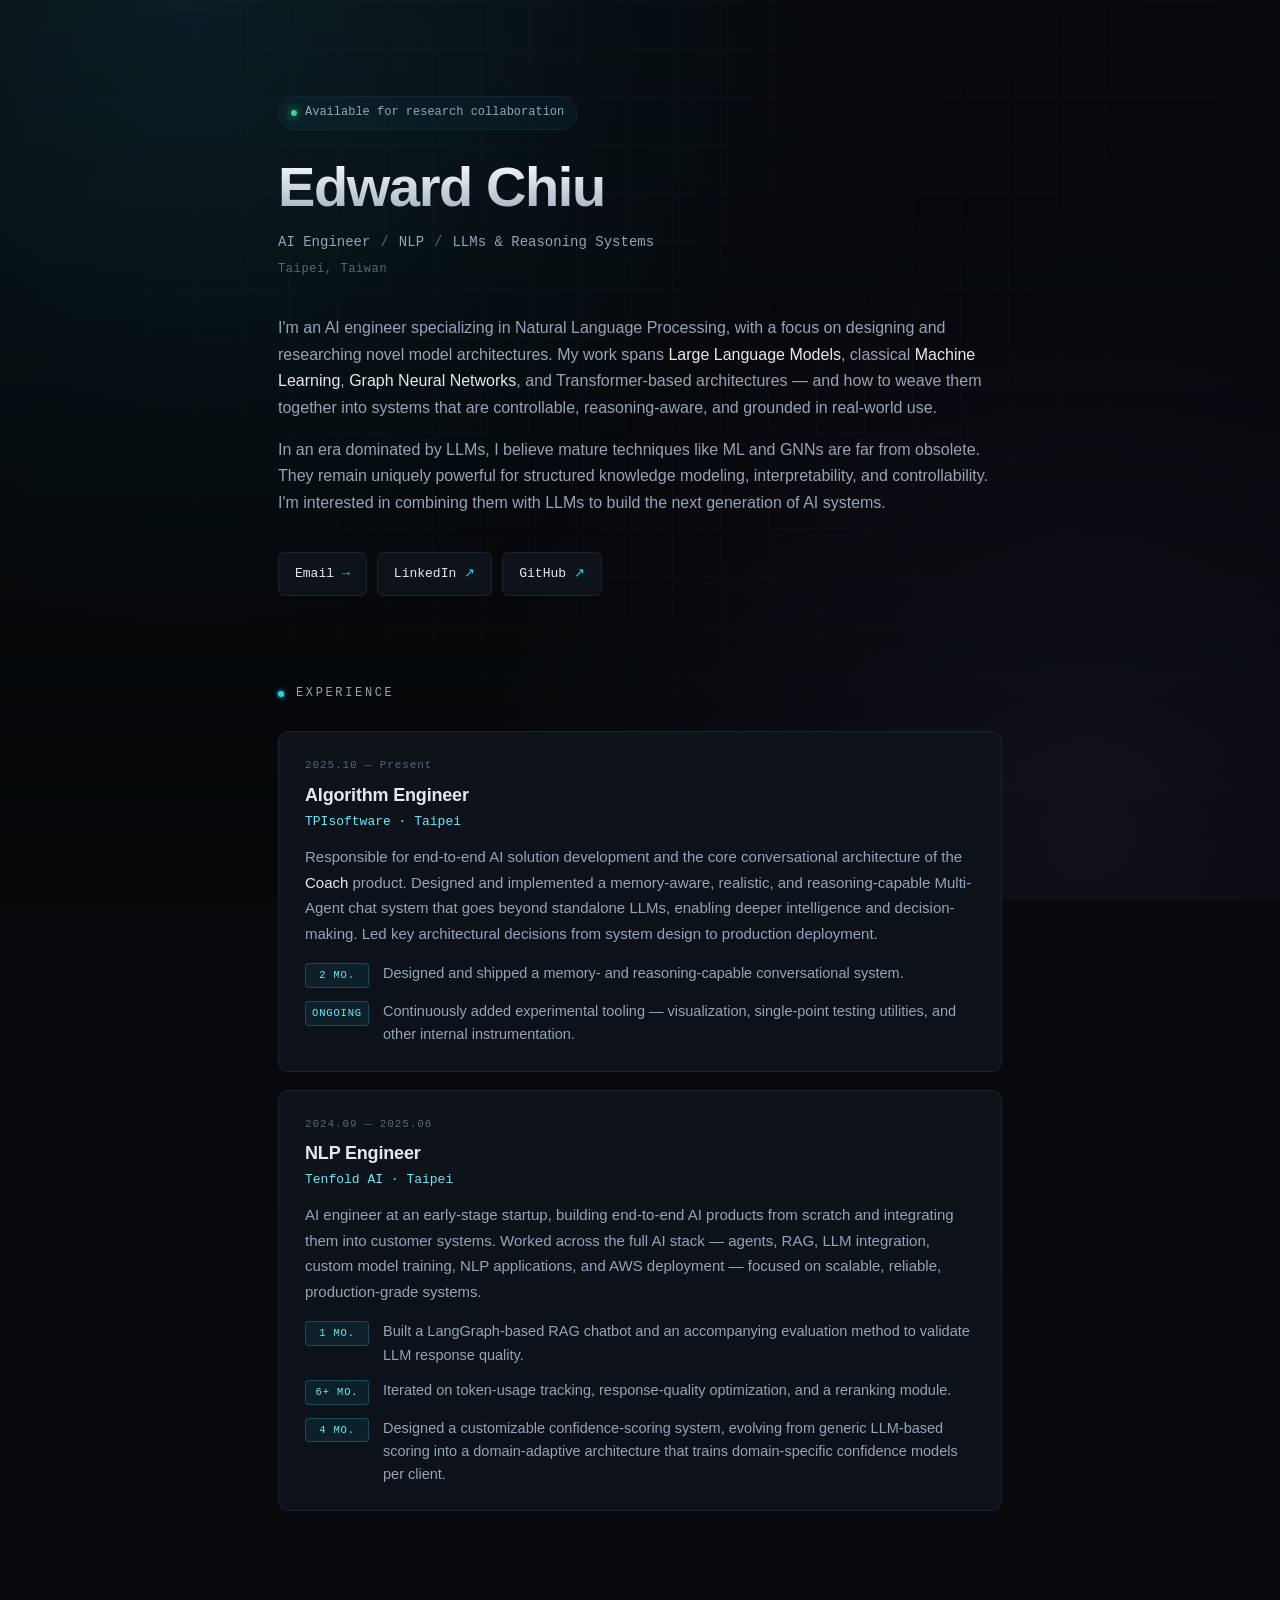
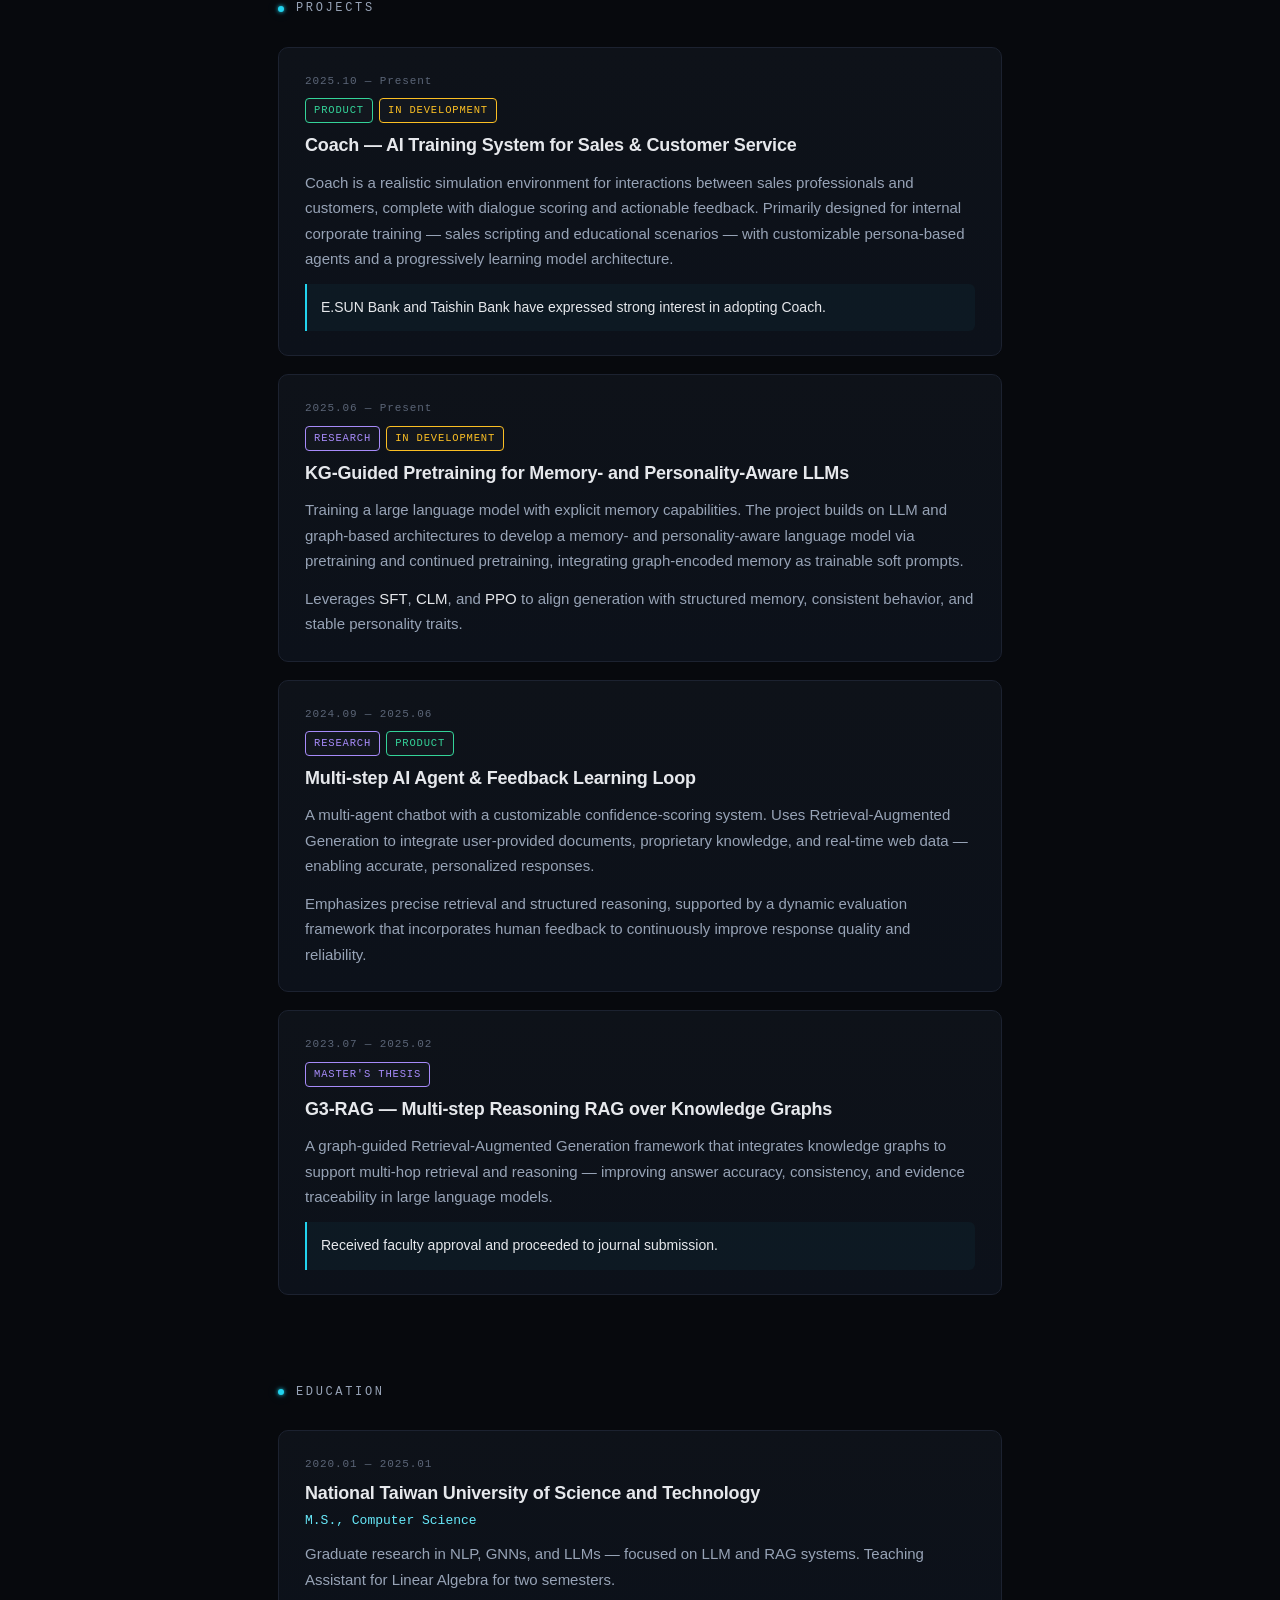
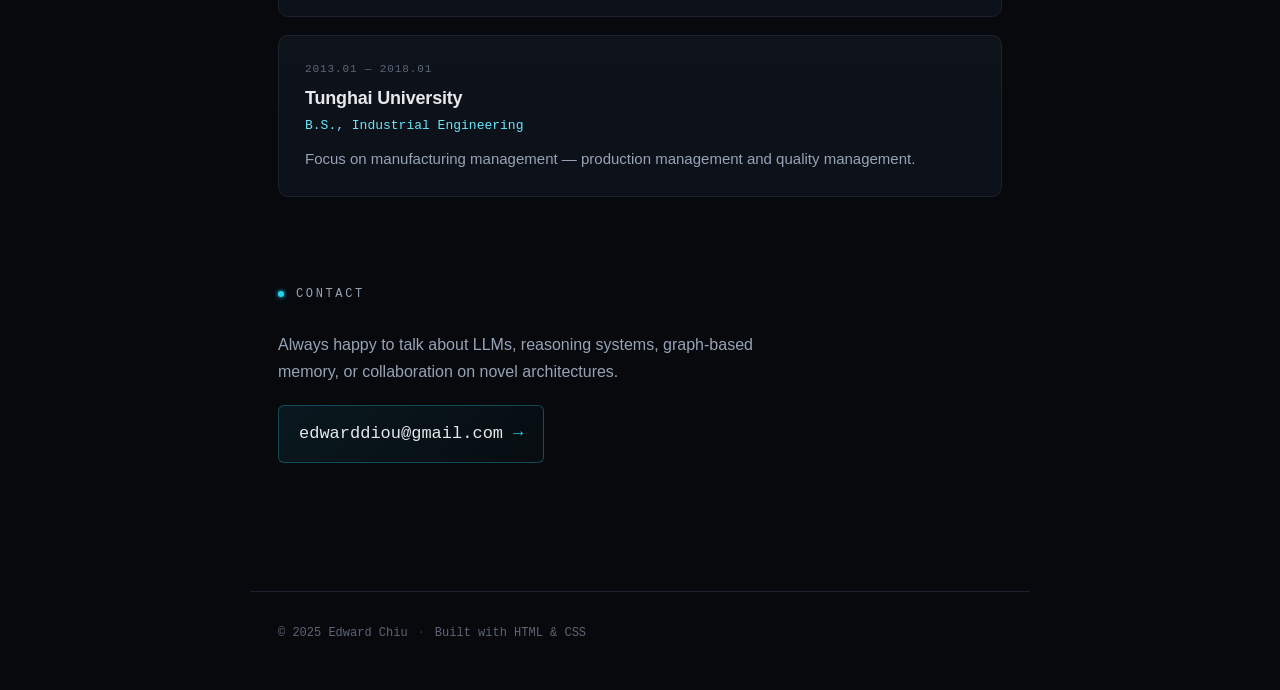
==== index.html @ f9d276c2 "add pdf" ====
<!DOCTYPE html>
<html lang="en">
<head>
  <meta charset="UTF-8">
  <meta name="viewport" content="width=device-width, initial-scale=1.0">
  <title>Edward Chiu — AI / NLP Engineer</title>
  <meta name="description" content="Edward Chiu is an AI engineer in Taipei specializing in NLP, LLMs, GNNs, and reasoning-aware systems.">
  <meta name="author" content="Edward Chiu">
  <meta property="og:title" content="Edward Chiu — AI / NLP Engineer">
  <meta property="og:description" content="AI engineer in Taipei specializing in NLP, LLMs, GNNs, and reasoning-aware systems.">
  <meta property="og:type" content="website">
  <link rel="stylesheet" href="styles.css">
</head>
<body>
  <div class="bg-grid" aria-hidden="true"></div>

  <main>
    <!-- ───── HERO ───── -->
    <section class="hero">
      <div class="status">
        <span class="dot"></span>
        <span>Available for research collaboration</span>
      </div>

      <h1>Edward Chiu</h1>
      <p class="tagline">
        <span>AI Engineer</span>
        <span class="sep">/</span>
        <span>NLP</span>
        <span class="sep">/</span>
        <span>LLMs &amp; Reasoning Systems</span>
      </p>
      <p class="location">Taipei, Taiwan</p>

      <div class="bio">
        <p>
          I'm an AI engineer specializing in Natural Language Processing, with a focus on
          designing and researching novel model architectures. My work spans
          <strong>Large Language Models</strong>, classical <strong>Machine Learning</strong>,
          <strong>Graph Neural Networks</strong>, and Transformer-based architectures — and
          how to weave them together into systems that are controllable, reasoning-aware,
          and grounded in real-world use.
        </p>
        <p>
          In an era dominated by LLMs, I believe mature techniques like ML and GNNs are
          far from obsolete. They remain uniquely powerful for structured knowledge
          modeling, interpretability, and controllability. I'm interested in combining
          them with LLMs to build the next generation of AI systems.
        </p>
      </div>

      <nav class="links" aria-label="Contact links">
        <a href="mailto:edwarddiou@gmail.com">
          <span class="link-label">Email</span>
          <span class="link-arrow">→</span>
        </a>
        <a href="https://linkedin.com/in/edward-chiu-a3315b177" target="_blank" rel="noopener">
          <span class="link-label">LinkedIn</span>
          <span class="link-arrow">↗</span>
        </a>
        <a href="https://github.com/edwarddiou" target="_blank" rel="noopener">
          <span class="link-label">GitHub</span>
          <span class="link-arrow">↗</span>
        </a>
      </nav>
    </section>

    <!-- ───── EXPERIENCE ───── -->
    <section id="experience">
      <h2><span class="h2-marker"></span>Experience</h2>

      <article class="card">
        <header class="card-head">
          <div class="card-meta">2025.10 — Present</div>
          <h3>Algorithm Engineer</h3>
          <div class="card-company">TPIsoftware · Taipei</div>
        </header>
        <p>
          Responsible for end-to-end AI solution development and the core conversational
          architecture of the <em>Coach</em> product. Designed and implemented a
          memory-aware, realistic, and reasoning-capable Multi-Agent chat system that goes
          beyond standalone LLMs, enabling deeper intelligence and decision-making. Led
          key architectural decisions from system design to production deployment.
        </p>
        <ul class="bullets">
          <li>
            <span class="bullet-tag">2 mo.</span>
            Designed and shipped a memory- and reasoning-capable conversational system.
          </li>
          <li>
            <span class="bullet-tag">Ongoing</span>
            Continuously added experimental tooling — visualization, single-point testing
            utilities, and other internal instrumentation.
          </li>
        </ul>
      </article>

      <article class="card">
        <header class="card-head">
          <div class="card-meta">2024.09 — 2025.06</div>
          <h3>NLP Engineer</h3>
          <div class="card-company">Tenfold AI · Taipei</div>
        </header>
        <p>
          AI engineer at an early-stage startup, building end-to-end AI products from
          scratch and integrating them into customer systems. Worked across the full AI
          stack — agents, RAG, LLM integration, custom model training, NLP applications,
          and AWS deployment — focused on scalable, reliable, production-grade systems.
        </p>
        <ul class="bullets">
          <li>
            <span class="bullet-tag">1 mo.</span>
            Built a LangGraph-based RAG chatbot and an accompanying evaluation method to
            validate LLM response quality.
          </li>
          <li>
            <span class="bullet-tag">6+ mo.</span>
            Iterated on token-usage tracking, response-quality optimization, and a
            reranking module.
          </li>
          <li>
            <span class="bullet-tag">4 mo.</span>
            Designed a customizable confidence-scoring system, evolving from generic
            LLM-based scoring into a domain-adaptive architecture that trains
            domain-specific confidence models per client.
          </li>
        </ul>
      </article>
    </section>

    <!-- ───── PROJECTS ───── -->
    <section id="projects">
      <h2><span class="h2-marker"></span>Projects</h2>

      <article class="card project">
        <header class="card-head">
          <div class="card-meta">2025.10 — Present</div>
          <div class="tags">
            <span class="tag tag-product">Product</span>
            <span class="tag tag-dev">In Development</span>
          </div>
          <h3>Coach — AI Training System for Sales &amp; Customer Service</h3>
        </header>
        <p>
          Coach is a realistic simulation environment for interactions between sales
          professionals and customers, complete with dialogue scoring and actionable
          feedback. Primarily designed for internal corporate training — sales scripting
          and educational scenarios — with customizable persona-based agents and a
          progressively learning model architecture.
        </p>
        <p class="callout">
          E.SUN Bank and Taishin Bank have expressed strong interest in adopting Coach.
        </p>
      </article>

      <article class="card project">
        <header class="card-head">
          <div class="card-meta">2025.06 — Present</div>
          <div class="tags">
            <span class="tag tag-research">Research</span>
            <span class="tag tag-dev">In Development</span>
          </div>
          <h3>KG-Guided Pretraining for Memory- and Personality-Aware LLMs</h3>
        </header>
        <p>
          Training a large language model with explicit memory capabilities. The project
          builds on LLM and graph-based architectures to develop a memory- and
          personality-aware language model via pretraining and continued pretraining,
          integrating graph-encoded memory as trainable soft prompts.
        </p>
        <p>
          Leverages <strong>SFT</strong>, <strong>CLM</strong>, and <strong>PPO</strong> to
          align generation with structured memory, consistent behavior, and stable
          personality traits.
        </p>
      </article>

      <article class="card project">
        <header class="card-head">
          <div class="card-meta">2024.09 — 2025.06</div>
          <div class="tags">
            <span class="tag tag-research">Research</span>
            <span class="tag tag-product">Product</span>
          </div>
          <h3>Multi-step AI Agent &amp; Feedback Learning Loop</h3>
        </header>
        <p>
          A multi-agent chatbot with a customizable confidence-scoring system. Uses
          Retrieval-Augmented Generation to integrate user-provided documents, proprietary
          knowledge, and real-time web data — enabling accurate, personalized responses.
        </p>
        <p>
          Emphasizes precise retrieval and structured reasoning, supported by a dynamic
          evaluation framework that incorporates human feedback to continuously improve
          response quality and reliability.
        </p>
      </article>

      <article class="card project">
        <header class="card-head">
          <div class="card-meta">2023.07 — 2025.02</div>
          <div class="tags">
            <span class="tag tag-research">Master's Thesis</span>
          </div>
          <h3>G3-RAG — Multi-step Reasoning RAG over Knowledge Graphs</h3>
        </header>
        <p>
          A graph-guided Retrieval-Augmented Generation framework that integrates
          knowledge graphs to support multi-hop retrieval and reasoning — improving
          answer accuracy, consistency, and evidence traceability in large language
          models.
        </p>
        <p class="callout">
          Received faculty approval and proceeded to journal submission.
        </p>
      </article>
    </section>

    <!-- ───── EDUCATION ───── -->
    <section id="education">
      <h2><span class="h2-marker"></span>Education</h2>

      <article class="card edu">
        <div class="card-meta">2020.01 — 2025.01</div>
        <h3>National Taiwan University of Science and Technology</h3>
        <div class="card-company">M.S., Computer Science</div>
        <p>
          Graduate research in NLP, GNNs, and LLMs — focused on LLM and RAG systems.
          Teaching Assistant for Linear Algebra for two semesters.
        </p>
      </article>

      <article class="card edu">
        <div class="card-meta">2013.01 — 2018.01</div>
        <h3>Tunghai University</h3>
        <div class="card-company">B.S., Industrial Engineering</div>
        <p>
          Focus on manufacturing management — production management and quality
          management.
        </p>
      </article>
    </section>

    <!-- ───── CONTACT ───── -->
    <section id="contact" class="contact">
      <h2><span class="h2-marker"></span>Contact</h2>
      <p class="contact-line">
        Always happy to talk about LLMs, reasoning systems, graph-based memory,
        or collaboration on novel architectures.
      </p>
      <a class="contact-cta" href="mailto:edwarddiou@gmail.com">
        edwarddiou@gmail.com<span class="link-arrow">→</span>
      </a>
    </section>
  </main>

  <footer>
    <span>© 2025 Edward Chiu</span>
    <span class="footer-sep">·</span>
    <span>Built with HTML &amp; CSS</span>
  </footer>
</body>
</html>
---- styles.css ----
/* ──────────────────────────────────────────
   Edward Chiu — personal site
   Modern dark tech aesthetic
   ────────────────────────────────────────── */

:root {
  /* Surface */
  --bg:           #07090d;
  --bg-elev:      #0e1219;
  --bg-elev-2:    #131826;
  --border:       #1c2230;
  --border-hi:    #2a3245;

  /* Text */
  --text:         #e6e8ec;
  --text-dim:     #97a3b6;
  --text-faint:   #5b6577;

  /* Accent — cyan w/ a hint of teal */
  --accent:       #22d3ee;
  --accent-soft:  #67e8f9;
  --accent-deep:  #0891b2;
  --accent-glow:  rgba(34, 211, 238, 0.18);

  /* Semantic tag colors */
  --tag-research: #a78bfa;   /* violet */
  --tag-product:  #34d399;   /* emerald */
  --tag-dev:      #fbbf24;   /* amber */

  /* Type */
  --mono: ui-monospace, "JetBrains Mono", "SF Mono", Menlo, Monaco,
          "Cascadia Mono", "Roboto Mono", Consolas, monospace;
  --sans: "Inter", -apple-system, BlinkMacSystemFont, "Segoe UI",
          Roboto, "Helvetica Neue", Arial, sans-serif;

  /* Layout */
  --radius:    10px;
  --radius-sm: 6px;
}

* { box-sizing: border-box; margin: 0; padding: 0; }

html { scroll-behavior: smooth; }

body {
  background: var(--bg);
  color: var(--text);
  font-family: var(--sans);
  font-size: 16px;
  line-height: 1.65;
  font-weight: 400;
  -webkit-font-smoothing: antialiased;
  -moz-osx-font-smoothing: grayscale;
  min-height: 100vh;
  overflow-x: hidden;
  position: relative;
}

/* Subtle ambient gradient + grid */
.bg-grid {
  position: fixed;
  inset: 0;
  pointer-events: none;
  z-index: -1;
  background:
    radial-gradient(circle at 15% 0%,   rgba(34, 211, 238, 0.10), transparent 45%),
    radial-gradient(circle at 85% 90%,  rgba(167, 139, 250, 0.07), transparent 45%),
    linear-gradient(180deg, transparent 0%, #050709 100%);
}
.bg-grid::after {
  content: "";
  position: absolute;
  inset: 0;
  background-image:
    linear-gradient(rgba(255,255,255,0.025) 1px, transparent 1px),
    linear-gradient(90deg, rgba(255,255,255,0.025) 1px, transparent 1px);
  background-size: 48px 48px;
  mask-image: radial-gradient(ellipse at top, #000 30%, transparent 75%);
  -webkit-mask-image: radial-gradient(ellipse at top, #000 30%, transparent 75%);
}

main {
  max-width: 780px;
  margin: 0 auto;
  padding: 96px 28px 64px;
}

section + section { margin-top: 88px; }

/* ───── Headings ───── */
h1 {
  font-size: clamp(40px, 6vw, 56px);
  font-weight: 700;
  letter-spacing: -0.025em;
  line-height: 1.05;
  background: linear-gradient(180deg, #ffffff 0%, #94a3b8 110%);
  -webkit-background-clip: text;
          background-clip: text;
  -webkit-text-fill-color: transparent;
  margin-bottom: 14px;
}

h2 {
  font-family: var(--mono);
  font-size: 12px;
  font-weight: 500;
  text-transform: uppercase;
  letter-spacing: 0.22em;
  color: var(--text-dim);
  margin-bottom: 28px;
  display: flex;
  align-items: center;
  gap: 12px;
}
.h2-marker {
  width: 6px; height: 6px;
  background: var(--accent);
  border-radius: 50%;
  box-shadow: 0 0 14px var(--accent-glow), 0 0 4px var(--accent);
  flex-shrink: 0;
}

h3 {
  font-size: 18px;
  font-weight: 600;
  letter-spacing: -0.01em;
  color: var(--text);
  line-height: 1.35;
}

/* ───── Hero ───── */
.hero { margin-bottom: 24px; }

.status {
  display: inline-flex;
  align-items: center;
  gap: 8px;
  font-family: var(--mono);
  font-size: 12px;
  color: var(--text-dim);
  padding: 6px 12px;
  border: 1px solid var(--border);
  border-radius: 999px;
  background: rgba(34, 211, 238, 0.04);
  margin-bottom: 28px;
}
.status .dot {
  width: 6px; height: 6px;
  background: #34d399;
  border-radius: 50%;
  box-shadow: 0 0 8px #34d399;
  animation: pulse 2.4s ease-in-out infinite;
}
@keyframes pulse {
  0%, 100% { opacity: 1; }
  50%      { opacity: 0.45; }
}

.tagline {
  font-family: var(--mono);
  font-size: 14px;
  color: var(--text-dim);
  margin-bottom: 6px;
  display: flex;
  flex-wrap: wrap;
  gap: 10px;
}
.tagline .sep { color: var(--text-faint); }

.location {
  font-family: var(--mono);
  font-size: 12px;
  color: var(--text-faint);
  margin-bottom: 36px;
  letter-spacing: 0.05em;
}

.bio {
  margin-bottom: 36px;
  color: var(--text-dim);
}
.bio p + p { margin-top: 16px; }
.bio strong {
  color: var(--text);
  font-weight: 500;
}

/* ───── Hero links ───── */
.links {
  display: flex;
  flex-wrap: wrap;
  gap: 10px;
}
.links a {
  display: inline-flex;
  align-items: center;
  gap: 8px;
  padding: 10px 16px;
  font-family: var(--mono);
  font-size: 13px;
  color: var(--text);
  text-decoration: none;
  background: var(--bg-elev);
  border: 1px solid var(--border);
  border-radius: var(--radius-sm);
  transition: border-color 0.18s, background 0.18s, transform 0.18s;
}
.links a:hover {
  border-color: var(--accent);
  background: var(--bg-elev-2);
  color: var(--accent-soft);
}
.links a:hover .link-arrow { transform: translateX(2px); }
.link-arrow {
  color: var(--accent);
  transition: transform 0.18s;
}

/* ───── Cards ───── */
.card {
  background: linear-gradient(180deg, var(--bg-elev) 0%, #0c111a 100%);
  border: 1px solid var(--border);
  border-radius: var(--radius);
  padding: 24px 26px;
  position: relative;
  transition: border-color 0.2s, transform 0.2s;
}
.card + .card { margin-top: 18px; }
.card:hover {
  border-color: var(--border-hi);
}
.card:hover::before {
  opacity: 1;
}
.card::before {
  content: "";
  position: absolute;
  left: 0; top: 18px; bottom: 18px;
  width: 2px;
  background: linear-gradient(180deg, var(--accent) 0%, transparent 100%);
  border-radius: 2px;
  opacity: 0;
  transition: opacity 0.25s;
}

.card-head { margin-bottom: 12px; }

.card-meta {
  font-family: var(--mono);
  font-size: 11px;
  color: var(--text-faint);
  letter-spacing: 0.08em;
  margin-bottom: 8px;
}

.card-company {
  font-family: var(--mono);
  font-size: 13px;
  color: var(--accent-soft);
  margin-top: 4px;
}

.card p {
  color: var(--text-dim);
  font-size: 15px;
  line-height: 1.7;
}
.card p + p { margin-top: 12px; }
.card em {
  color: var(--text);
  font-style: normal;
  font-weight: 500;
}
.card strong {
  color: var(--text);
  font-weight: 500;
}

/* Bullet lists */
.bullets {
  list-style: none;
  margin-top: 16px;
  display: flex;
  flex-direction: column;
  gap: 12px;
}
.bullets li {
  display: grid;
  grid-template-columns: 64px 1fr;
  gap: 14px;
  align-items: baseline;
  color: var(--text-dim);
  font-size: 14.5px;
  line-height: 1.6;
}
.bullet-tag {
  font-family: var(--mono);
  font-size: 10.5px;
  text-transform: uppercase;
  letter-spacing: 0.08em;
  color: var(--accent-soft);
  background: rgba(34, 211, 238, 0.08);
  border: 1px solid rgba(34, 211, 238, 0.25);
  padding: 3px 6px;
  border-radius: 4px;
  text-align: center;
  white-space: nowrap;
}

/* Tags */
.tags {
  display: flex;
  flex-wrap: wrap;
  gap: 6px;
  margin-bottom: 10px;
}
.tag {
  font-family: var(--mono);
  font-size: 10.5px;
  text-transform: uppercase;
  letter-spacing: 0.08em;
  padding: 3px 8px;
  border-radius: 4px;
  border: 1px solid currentColor;
  background: rgba(255,255,255,0.02);
}
.tag-research { color: var(--tag-research); }
.tag-product  { color: var(--tag-product);  }
.tag-dev      { color: var(--tag-dev);      }

/* Callout */
.callout {
  margin-top: 14px;
  padding: 12px 14px;
  border-left: 2px solid var(--accent);
  background: rgba(34, 211, 238, 0.04);
  border-radius: 0 var(--radius-sm) var(--radius-sm) 0;
  font-size: 14px !important;
  color: var(--text) !important;
}

/* Project card spacing tweak */
.project .card-head h3 { margin-top: 4px; }

/* Education card variation */
.edu h3 { margin-top: 4px; }
.edu p  { margin-top: 10px; }

/* ───── Contact ───── */
.contact-line {
  color: var(--text-dim);
  font-size: 16px;
  margin-bottom: 20px;
  max-width: 56ch;
}
.contact-cta {
  display: inline-flex;
  align-items: center;
  gap: 10px;
  font-family: var(--mono);
  font-size: 17px;
  color: var(--text);
  text-decoration: none;
  padding: 14px 20px;
  background: linear-gradient(135deg, rgba(34, 211, 238, 0.08), rgba(34, 211, 238, 0.02));
  border: 1px solid rgba(34, 211, 238, 0.3);
  border-radius: var(--radius-sm);
  transition: all 0.2s;
}
.contact-cta:hover {
  border-color: var(--accent);
  background: linear-gradient(135deg, rgba(34, 211, 238, 0.14), rgba(34, 211, 238, 0.04));
  color: var(--accent-soft);
}
.contact-cta:hover .link-arrow { transform: translateX(3px); }

/* ───── Footer ───── */
footer {
  max-width: 780px;
  margin: 64px auto 0;
  padding: 32px 28px 48px;
  border-top: 1px solid var(--border);
  font-family: var(--mono);
  font-size: 12px;
  color: var(--text-faint);
  display: flex;
  gap: 10px;
  align-items: center;
}
.footer-sep { color: var(--border-hi); }

/* ───── Responsive ───── */
@media (max-width: 600px) {
  main { padding: 64px 20px 40px; }
  section + section { margin-top: 64px; }

  .card { padding: 20px 18px; }

  .bullets li {
    grid-template-columns: 1fr;
    gap: 6px;
  }
  .bullet-tag {
    justify-self: start;
  }

  .links { gap: 8px; }
  .links a { padding: 9px 13px; font-size: 12px; }

  footer {
    flex-direction: column;
    align-items: flex-start;
    gap: 4px;
  }
  .footer-sep { display: none; }
}

@media (prefers-reduced-motion: reduce) {
  *, *::before, *::after {
    animation-duration: 0.01ms !important;
    transition-duration: 0.01ms !important;
  }
  html { scroll-behavior: auto; }
}
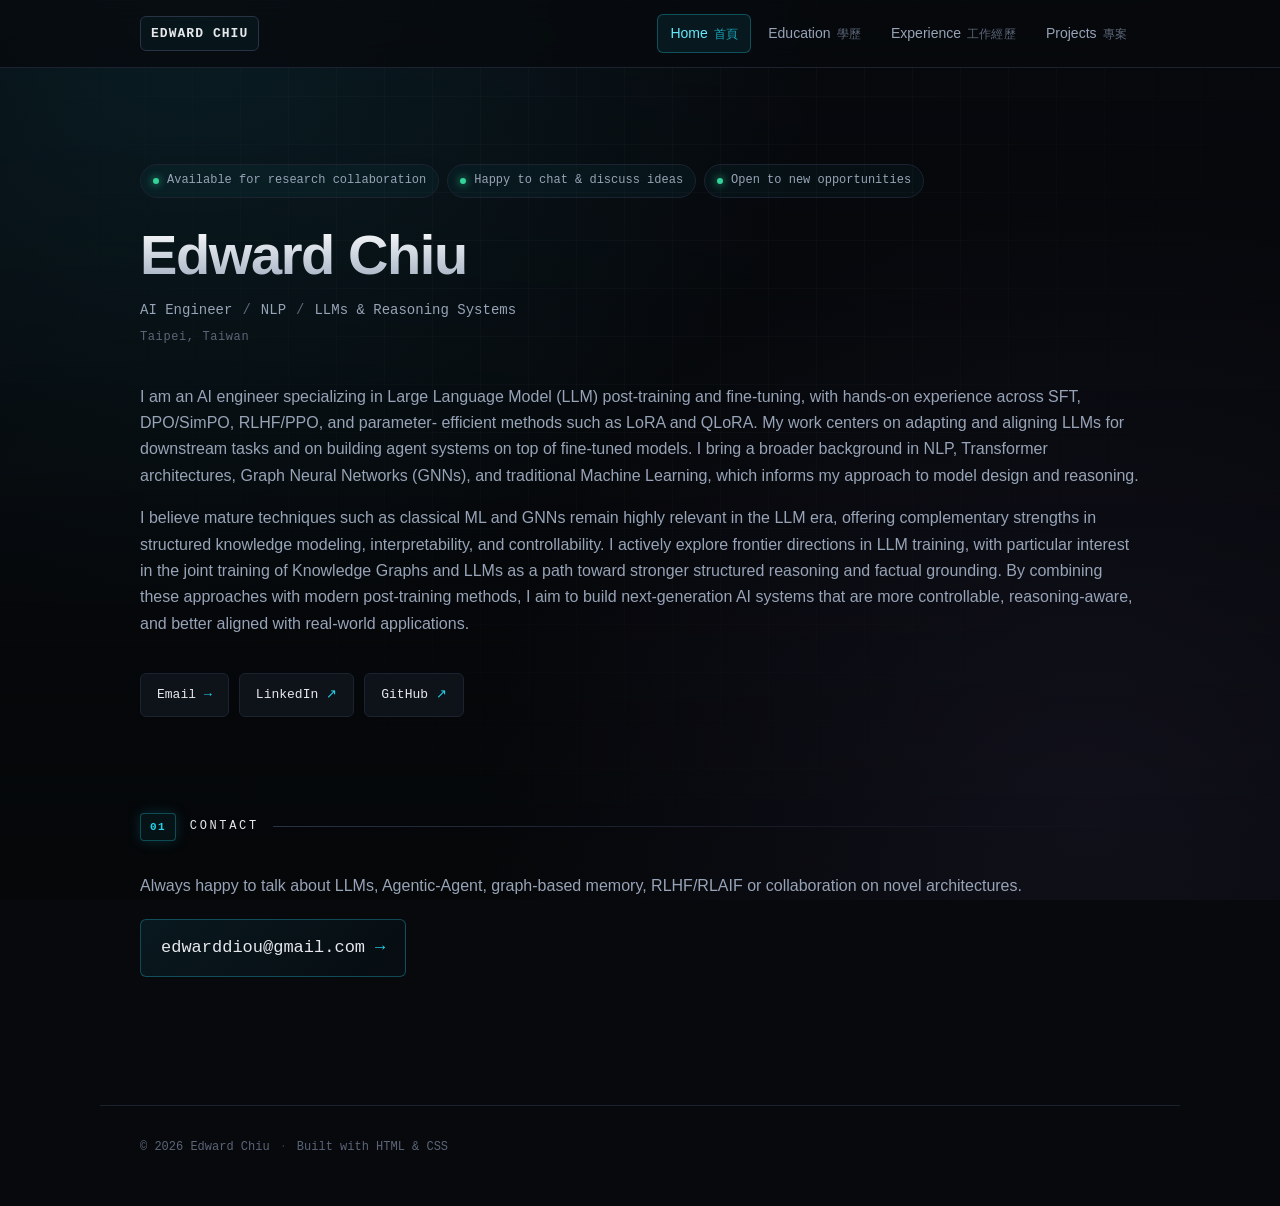
==== commit 69cf3cf1: "Add experience, education, projects pages with sub-project detail pages" ====
--- a/index.html
+++ b/index.html
@@ -14,12 +14,46 @@
 <body>
   <div class="bg-grid" aria-hidden="true"></div>
 
+  <header class="topnav">
+    <div class="topnav-inner">
+      <a class="topnav-brand" href="index.html">EDWARD CHIU</a>
+      <nav class="topnav-links" aria-label="Primary">
+        <a class="nav-item" href="index.html" aria-current="page">
+          <span class="nav-en">Home</span>
+          <span class="nav-zh">首頁</span>
+        </a>
+        <a class="nav-item" href="education.html">
+          <span class="nav-en">Education</span>
+          <span class="nav-zh">學歷</span>
+        </a>
+        <a class="nav-item" href="experience.html">
+          <span class="nav-en">Experience</span>
+          <span class="nav-zh">工作經歷</span>
+        </a>
+        <a class="nav-item" href="projects.html">
+          <span class="nav-en">Projects</span>
+          <span class="nav-zh">專案</span>
+        </a>
+      </nav>
+    </div>
+  </header>
+
   <main>
     <!-- ───── HERO ───── -->
     <section class="hero">
-      <div class="status">
-        <span class="dot"></span>
-        <span>Available for research collaboration</span>
+      <div class="status-list">
+        <div class="status">
+          <span class="dot"></span>
+          <span>Available for research collaboration</span>
+        </div>
+        <div class="status">
+          <span class="dot"></span>
+          <span>Happy to chat &amp; discuss ideas</span>
+        </div>
+        <div class="status">
+          <span class="dot"></span>
+          <span>Open to new opportunities</span>
+        </div>
       </div>
 
       <h1>Edward Chiu</h1>
@@ -34,18 +68,20 @@
 
       <div class="bio">
         <p>
-          I'm an AI engineer specializing in Natural Language Processing, with a focus on
-          designing and researching novel model architectures. My work spans
-          <strong>Large Language Models</strong>, classical <strong>Machine Learning</strong>,
-          <strong>Graph Neural Networks</strong>, and Transformer-based architectures — and
-          how to weave them together into systems that are controllable, reasoning-aware,
-          and grounded in real-world use.
+          I am an AI engineer specializing in Large Language Model (LLM) post-training and fine-tuning, with hands-on
+          experience across SFT, DPO/SimPO, RLHF/PPO, and parameter- efficient methods such as LoRA and QLoRA.
+          My work centers on adapting and aligning LLMs for downstream tasks and on building agent systems on top
+          of fine-tuned models. I bring a broader background in NLP, Transformer architectures, Graph Neural Networks
+          (GNNs), and traditional Machine Learning, which informs my approach to model design and reasoning.
+          
         </p>
         <p>
-          In an era dominated by LLMs, I believe mature techniques like ML and GNNs are
-          far from obsolete. They remain uniquely powerful for structured knowledge
-          modeling, interpretability, and controllability. I'm interested in combining
-          them with LLMs to build the next generation of AI systems.
+          I believe mature techniques such as classical ML and GNNs remain highly relevant in the LLM era, offering
+          complementary strengths in structured knowledge modeling, interpretability, and controllability. I actively explore
+          frontier directions in LLM training, with particular interest in the joint training of Knowledge Graphs and LLMs as
+          a path toward stronger structured reasoning and factual grounding. By combining these approaches with modern
+          post-training methods, I aim to build next-generation AI systems that are more controllable, reasoning-aware, and
+          better aligned with real-world applications.
         </p>
       </div>
 
@@ -65,188 +101,11 @@
       </nav>
     </section>
 
-    <!-- ───── EXPERIENCE ───── -->
-    <section id="experience">
-      <h2><span class="h2-marker"></span>Experience</h2>
-
-      <article class="card">
-        <header class="card-head">
-          <div class="card-meta">2025.10 — Present</div>
-          <h3>Algorithm Engineer</h3>
-          <div class="card-company">TPIsoftware · Taipei</div>
-        </header>
-        <p>
-          Responsible for end-to-end AI solution development and the core conversational
-          architecture of the <em>Coach</em> product. Designed and implemented a
-          memory-aware, realistic, and reasoning-capable Multi-Agent chat system that goes
-          beyond standalone LLMs, enabling deeper intelligence and decision-making. Led
-          key architectural decisions from system design to production deployment.
-        </p>
-        <ul class="bullets">
-          <li>
-            <span class="bullet-tag">2 mo.</span>
-            Designed and shipped a memory- and reasoning-capable conversational system.
-          </li>
-          <li>
-            <span class="bullet-tag">Ongoing</span>
-            Continuously added experimental tooling — visualization, single-point testing
-            utilities, and other internal instrumentation.
-          </li>
-        </ul>
-      </article>
-
-      <article class="card">
-        <header class="card-head">
-          <div class="card-meta">2024.09 — 2025.06</div>
-          <h3>NLP Engineer</h3>
-          <div class="card-company">Tenfold AI · Taipei</div>
-        </header>
-        <p>
-          AI engineer at an early-stage startup, building end-to-end AI products from
-          scratch and integrating them into customer systems. Worked across the full AI
-          stack — agents, RAG, LLM integration, custom model training, NLP applications,
-          and AWS deployment — focused on scalable, reliable, production-grade systems.
-        </p>
-        <ul class="bullets">
-          <li>
-            <span class="bullet-tag">1 mo.</span>
-            Built a LangGraph-based RAG chatbot and an accompanying evaluation method to
-            validate LLM response quality.
-          </li>
-          <li>
-            <span class="bullet-tag">6+ mo.</span>
-            Iterated on token-usage tracking, response-quality optimization, and a
-            reranking module.
-          </li>
-          <li>
-            <span class="bullet-tag">4 mo.</span>
-            Designed a customizable confidence-scoring system, evolving from generic
-            LLM-based scoring into a domain-adaptive architecture that trains
-            domain-specific confidence models per client.
-          </li>
-        </ul>
-      </article>
-    </section>
-
-    <!-- ───── PROJECTS ───── -->
-    <section id="projects">
-      <h2><span class="h2-marker"></span>Projects</h2>
-
-      <article class="card project">
-        <header class="card-head">
-          <div class="card-meta">2025.10 — Present</div>
-          <div class="tags">
-            <span class="tag tag-product">Product</span>
-            <span class="tag tag-dev">In Development</span>
-          </div>
-          <h3>Coach — AI Training System for Sales &amp; Customer Service</h3>
-        </header>
-        <p>
-          Coach is a realistic simulation environment for interactions between sales
-          professionals and customers, complete with dialogue scoring and actionable
-          feedback. Primarily designed for internal corporate training — sales scripting
-          and educational scenarios — with customizable persona-based agents and a
-          progressively learning model architecture.
-        </p>
-        <p class="callout">
-          E.SUN Bank and Taishin Bank have expressed strong interest in adopting Coach.
-        </p>
-      </article>
-
-      <article class="card project">
-        <header class="card-head">
-          <div class="card-meta">2025.06 — Present</div>
-          <div class="tags">
-            <span class="tag tag-research">Research</span>
-            <span class="tag tag-dev">In Development</span>
-          </div>
-          <h3>KG-Guided Pretraining for Memory- and Personality-Aware LLMs</h3>
-        </header>
-        <p>
-          Training a large language model with explicit memory capabilities. The project
-          builds on LLM and graph-based architectures to develop a memory- and
-          personality-aware language model via pretraining and continued pretraining,
-          integrating graph-encoded memory as trainable soft prompts.
-        </p>
-        <p>
-          Leverages <strong>SFT</strong>, <strong>CLM</strong>, and <strong>PPO</strong> to
-          align generation with structured memory, consistent behavior, and stable
-          personality traits.
-        </p>
-      </article>
-
-      <article class="card project">
-        <header class="card-head">
-          <div class="card-meta">2024.09 — 2025.06</div>
-          <div class="tags">
-            <span class="tag tag-research">Research</span>
-            <span class="tag tag-product">Product</span>
-          </div>
-          <h3>Multi-step AI Agent &amp; Feedback Learning Loop</h3>
-        </header>
-        <p>
-          A multi-agent chatbot with a customizable confidence-scoring system. Uses
-          Retrieval-Augmented Generation to integrate user-provided documents, proprietary
-          knowledge, and real-time web data — enabling accurate, personalized responses.
-        </p>
-        <p>
-          Emphasizes precise retrieval and structured reasoning, supported by a dynamic
-          evaluation framework that incorporates human feedback to continuously improve
-          response quality and reliability.
-        </p>
-      </article>
-
-      <article class="card project">
-        <header class="card-head">
-          <div class="card-meta">2023.07 — 2025.02</div>
-          <div class="tags">
-            <span class="tag tag-research">Master's Thesis</span>
-          </div>
-          <h3>G3-RAG — Multi-step Reasoning RAG over Knowledge Graphs</h3>
-        </header>
-        <p>
-          A graph-guided Retrieval-Augmented Generation framework that integrates
-          knowledge graphs to support multi-hop retrieval and reasoning — improving
-          answer accuracy, consistency, and evidence traceability in large language
-          models.
-        </p>
-        <p class="callout">
-          Received faculty approval and proceeded to journal submission.
-        </p>
-      </article>
-    </section>
-
-    <!-- ───── EDUCATION ───── -->
-    <section id="education">
-      <h2><span class="h2-marker"></span>Education</h2>
-
-      <article class="card edu">
-        <div class="card-meta">2020.01 — 2025.01</div>
-        <h3>National Taiwan University of Science and Technology</h3>
-        <div class="card-company">M.S., Computer Science</div>
-        <p>
-          Graduate research in NLP, GNNs, and LLMs — focused on LLM and RAG systems.
-          Teaching Assistant for Linear Algebra for two semesters.
-        </p>
-      </article>
-
-      <article class="card edu">
-        <div class="card-meta">2013.01 — 2018.01</div>
-        <h3>Tunghai University</h3>
-        <div class="card-company">B.S., Industrial Engineering</div>
-        <p>
-          Focus on manufacturing management — production management and quality
-          management.
-        </p>
-      </article>
-    </section>
-
     <!-- ───── CONTACT ───── -->
     <section id="contact" class="contact">
       <h2><span class="h2-marker"></span>Contact</h2>
       <p class="contact-line">
-        Always happy to talk about LLMs, reasoning systems, graph-based memory,
-        or collaboration on novel architectures.
+        Always happy to talk about <span class="nobr">LLMs</span>, <span class="nobr">Agentic-Agent</span>, <span class="nobr">graph-based memory</span>, <span class="nobr">RLHF/RLAIF</span> or collaboration on novel architectures.
       </p>
       <a class="contact-cta" href="mailto:edwarddiou@gmail.com">
         edwarddiou@gmail.com<span class="link-arrow">→</span>
@@ -255,7 +114,7 @@
   </main>
 
   <footer>
-    <span>© 2025 Edward Chiu</span>
+    <span>© 2026 Edward Chiu</span>
     <span class="footer-sep">·</span>
     <span>Built with HTML &amp; CSS</span>
   </footer>
--- a/styles.css
+++ b/styles.css
@@ -80,12 +80,15 @@
 }
 
 main {
-  max-width: 780px;
+  max-width: 1080px;
   margin: 0 auto;
-  padding: 96px 28px 64px;
-}
-
-section + section { margin-top: 88px; }
+  padding: 96px 40px 64px;
+  counter-reset: section;
+}
+
+section:not(.hero) { counter-increment: section; }
+
+section + section { margin-top: 96px; }
 
 /* ───── Headings ───── */
 h1 {
@@ -106,19 +109,33 @@
   font-weight: 500;
   text-transform: uppercase;
   letter-spacing: 0.22em;
-  color: var(--text-dim);
-  margin-bottom: 28px;
+  color: var(--text);
+  margin-bottom: 32px;
   display: flex;
   align-items: center;
-  gap: 12px;
-}
-.h2-marker {
-  width: 6px; height: 6px;
-  background: var(--accent);
-  border-radius: 50%;
-  box-shadow: 0 0 14px var(--accent-glow), 0 0 4px var(--accent);
+  gap: 14px;
+}
+h2::before {
+  content: counter(section, decimal-leading-zero);
+  font-family: var(--mono);
+  font-size: 11px;
+  font-weight: 600;
+  color: var(--accent);
+  letter-spacing: 0.12em;
+  background: rgba(34, 211, 238, 0.06);
+  border: 1px solid rgba(34, 211, 238, 0.3);
+  padding: 4px 9px;
+  border-radius: 4px;
   flex-shrink: 0;
-}
+  box-shadow: 0 0 14px var(--accent-glow);
+}
+h2::after {
+  content: "";
+  flex: 1;
+  height: 1px;
+  background: linear-gradient(90deg, var(--border-hi) 0%, transparent 100%);
+}
+.h2-marker { display: none; }
 
 h3 {
   font-size: 18px;
@@ -131,6 +148,12 @@
 /* ───── Hero ───── */
 .hero { margin-bottom: 24px; }
 
+.status-list {
+  display: flex;
+  flex-wrap: wrap;
+  gap: 8px;
+  margin-bottom: 28px;
+}
 .status {
   display: inline-flex;
   align-items: center;
@@ -142,8 +165,8 @@
   border: 1px solid var(--border);
   border-radius: 999px;
   background: rgba(34, 211, 238, 0.04);
-  margin-bottom: 28px;
-}
+}
+.status-list .status { margin: 0; }
 .status .dot {
   width: 6px; height: 6px;
   background: #34d399;
@@ -173,16 +196,24 @@
   color: var(--text-faint);
   margin-bottom: 36px;
   letter-spacing: 0.05em;
-}
+  display: flex;
+  align-items: center;
+  flex-wrap: wrap;
+  gap: 10px;
+}
+.location-detail { color: var(--text-faint); }
 
 .bio {
   margin-bottom: 36px;
   color: var(--text-dim);
 }
 .bio p + p { margin-top: 16px; }
-.bio strong {
+.bio strong,
+.card strong {
   color: var(--text);
   font-weight: 500;
+  background: linear-gradient(180deg, transparent 70%, rgba(34, 211, 238, 0.18) 70%);
+  padding: 0 2px;
 }
 
 /* ───── Hero links ───── */
@@ -223,15 +254,17 @@
   border-radius: var(--radius);
   padding: 24px 26px;
   position: relative;
-  transition: border-color 0.2s, transform 0.2s;
+  overflow: hidden;
+  transition: border-color 0.25s, transform 0.25s, box-shadow 0.25s;
 }
 .card + .card { margin-top: 18px; }
 .card:hover {
   border-color: var(--border-hi);
-}
-.card:hover::before {
-  opacity: 1;
-}
+  transform: translateY(-2px);
+  box-shadow: 0 18px 40px -20px rgba(0, 0, 0, 0.55);
+}
+.card:hover::before { opacity: 1; }
+.card:hover::after  { opacity: 1; }
 .card::before {
   content: "";
   position: absolute;
@@ -242,15 +275,64 @@
   opacity: 0;
   transition: opacity 0.25s;
 }
-
-.card-head { margin-bottom: 12px; }
+.card::after {
+  content: "";
+  position: absolute;
+  top: 0; right: 0;
+  width: 140px; height: 140px;
+  background: radial-gradient(circle at top right,
+    rgba(34, 211, 238, 0.08) 0%, transparent 65%);
+  pointer-events: none;
+  opacity: 0;
+  transition: opacity 0.3s;
+}
+
+.card-head {
+  margin-bottom: 14px;
+  position: relative;
+  padding-left: 14px;
+}
+.card-head::before {
+  content: "";
+  position: absolute;
+  left: 0;
+  top: 4px;
+  bottom: 4px;
+  width: 3px;
+  background: linear-gradient(180deg, var(--accent) 0%, var(--accent-deep) 100%);
+  border-radius: 2px;
+}
 
 .card-meta {
-  font-family: var(--mono);
-  font-size: 11px;
-  color: var(--text-faint);
-  letter-spacing: 0.08em;
-  margin-bottom: 8px;
+  display: inline-flex;
+  align-items: center;
+  gap: 8px;
+  font-family: var(--mono);
+  font-size: 12px;
+  font-weight: 600;
+  color: var(--text);
+  letter-spacing: 0.04em;
+  background: rgba(34, 211, 238, 0.06);
+  border: 1px solid rgba(34, 211, 238, 0.22);
+  padding: 5px 12px;
+  border-radius: 999px;
+  margin-bottom: 14px;
+  white-space: nowrap;
+}
+.card-meta.is-ongoing {
+  background: rgba(52, 211, 153, 0.08);
+  border-color: rgba(52, 211, 153, 0.35);
+  color: #d0f5e3;
+}
+.card-meta.is-ongoing::before {
+  content: "";
+  width: 7px;
+  height: 7px;
+  background: #34d399;
+  border-radius: 50%;
+  box-shadow: 0 0 8px #34d399;
+  animation: pulse 2.4s ease-in-out infinite;
+  flex-shrink: 0;
 }
 
 .card-company {
@@ -269,10 +351,6 @@
 .card em {
   color: var(--text);
   font-style: normal;
-  font-weight: 500;
-}
-.card strong {
-  color: var(--text);
   font-weight: 500;
 }
 
@@ -285,26 +363,38 @@
   gap: 12px;
 }
 .bullets li {
-  display: grid;
-  grid-template-columns: 64px 1fr;
-  gap: 14px;
-  align-items: baseline;
   color: var(--text-dim);
   font-size: 14.5px;
   line-height: 1.6;
 }
 .bullet-tag {
-  font-family: var(--mono);
-  font-size: 10.5px;
-  text-transform: uppercase;
-  letter-spacing: 0.08em;
+  display: table;
+  margin-bottom: 6px;
+  font-family: var(--mono);
+  font-size: 11px;
+  letter-spacing: 0.04em;
   color: var(--accent-soft);
   background: rgba(34, 211, 238, 0.08);
   border: 1px solid rgba(34, 211, 238, 0.25);
-  padding: 3px 6px;
+  padding: 3px 7px;
   border-radius: 4px;
   text-align: center;
   white-space: nowrap;
+}
+.kg-note {
+  display: inline-block;
+  margin-top: 6px;
+  padding: 6px 10px;
+  font-size: 13.5px;
+  font-style: normal;
+  color: var(--text-dim);
+  background: rgba(167, 139, 250, 0.06);
+  border-left: 2px solid rgba(167, 139, 250, 0.45);
+  border-radius: 0 4px 4px 0;
+  line-height: 1.55;
+}
+.kg-note strong {
+  color: var(--tag-research);
 }
 
 /* Tags */
@@ -346,13 +436,75 @@
 .edu h3 { margin-top: 4px; }
 .edu p  { margin-top: 10px; }
 
+/* ───── Read-more (project card → case study) ───── */
+.read-more {
+  display: inline-flex;
+  align-items: center;
+  gap: 8px;
+  margin-top: 16px;
+  font-family: var(--mono);
+  font-size: 13px;
+  color: var(--accent-soft);
+  text-decoration: none;
+  padding: 8px 12px;
+  border: 1px solid rgba(34, 211, 238, 0.25);
+  border-radius: var(--radius-sm);
+  background: rgba(34, 211, 238, 0.04);
+  transition: border-color 0.18s, background 0.18s, color 0.18s;
+}
+.read-more:hover {
+  border-color: var(--accent);
+  background: rgba(34, 211, 238, 0.10);
+  color: var(--accent);
+}
+.read-more:hover .link-arrow { transform: translateX(2px); }
+
+/* ───── Back link (case study pages) ───── */
+.back-link {
+  display: inline-flex;
+  align-items: center;
+  gap: 8px;
+  font-family: var(--mono);
+  font-size: 12px;
+  color: var(--text-dim);
+  text-decoration: none;
+  margin-bottom: 36px;
+  letter-spacing: 0.05em;
+  transition: color 0.18s;
+}
+.back-link:hover { color: var(--accent-soft); }
+.back-link .link-arrow {
+  color: var(--accent);
+  transition: transform 0.18s;
+}
+.back-link:hover .link-arrow { transform: translateX(-2px); }
+.back-link-bottom { margin-top: 64px; margin-bottom: 0; }
+
+/* ───── Inline code (used in case study pages) ───── */
+code {
+  font-family: var(--mono);
+  font-size: 0.88em;
+  color: var(--accent-soft);
+  background: rgba(34, 211, 238, 0.06);
+  border: 1px solid rgba(34, 211, 238, 0.18);
+  padding: 1px 6px;
+  border-radius: 4px;
+}
+
+/* ───── Project hero (case study pages) ───── */
+.project-hero .tags { margin-bottom: 18px; }
+.project-hero h1 {
+  font-size: clamp(34px, 5vw, 46px);
+}
+
 /* ───── Contact ───── */
 .contact-line {
   color: var(--text-dim);
   font-size: 16px;
   margin-bottom: 20px;
-  max-width: 56ch;
-}
+  text-wrap: pretty;
+}
+.contact-line .nobr { white-space: nowrap; }
 .contact-cta {
   display: inline-flex;
   align-items: center;
@@ -376,9 +528,9 @@
 
 /* ───── Footer ───── */
 footer {
-  max-width: 780px;
+  max-width: 1080px;
   margin: 64px auto 0;
-  padding: 32px 28px 48px;
+  padding: 32px 40px 48px;
   border-top: 1px solid var(--border);
   font-family: var(--mono);
   font-size: 12px;
@@ -389,23 +541,218 @@
 }
 .footer-sep { color: var(--border-hi); }
 
+/* ──────────────────────────────────────────────
+   Top navigation (sticky)
+   ────────────────────────────────────────────── */
+.topnav {
+  position: sticky;
+  top: 0;
+  z-index: 100;
+  background: rgba(7, 9, 13, 0.78);
+  backdrop-filter: blur(12px);
+  -webkit-backdrop-filter: blur(12px);
+  border-bottom: 1px solid var(--border);
+}
+.topnav-inner {
+  max-width: 1080px;
+  margin: 0 auto;
+  padding: 14px 40px;
+  display: flex;
+  align-items: center;
+  justify-content: space-between;
+  gap: 24px;
+}
+.topnav-brand {
+  font-family: var(--mono);
+  font-size: 13px;
+  font-weight: 600;
+  letter-spacing: 0.08em;
+  color: var(--text);
+  text-decoration: none;
+  padding: 6px 10px;
+  border: 1px solid var(--border-hi);
+  border-radius: var(--radius-sm);
+  background: rgba(34, 211, 238, 0.04);
+  transition: border-color 0.18s, color 0.18s;
+  white-space: nowrap;
+}
+.topnav-brand:hover {
+  border-color: var(--accent);
+  color: var(--accent-soft);
+}
+.topnav-links {
+  display: flex;
+  gap: 4px;
+  flex-wrap: wrap;
+  justify-content: flex-end;
+}
+.nav-item {
+  display: inline-flex;
+  align-items: baseline;
+  gap: 6px;
+  padding: 7px 12px;
+  font-family: var(--sans);
+  font-size: 14px;
+  color: var(--text-dim);
+  text-decoration: none;
+  border-radius: var(--radius-sm);
+  border: 1px solid transparent;
+  transition: color 0.18s, background 0.18s, border-color 0.18s;
+}
+.nav-item:hover {
+  color: var(--text);
+  background: rgba(34, 211, 238, 0.04);
+  border-color: var(--border);
+}
+.nav-item[aria-current="page"] {
+  color: var(--accent-soft);
+  background: rgba(34, 211, 238, 0.08);
+  border-color: rgba(34, 211, 238, 0.3);
+}
+.nav-en { font-weight: 500; }
+.nav-zh {
+  font-size: 11.5px;
+  color: var(--text-faint);
+  letter-spacing: 0.02em;
+}
+.nav-item:hover .nav-zh { color: var(--text-dim); }
+.nav-item[aria-current="page"] .nav-zh { color: var(--accent); opacity: 0.75; }
+
+/* ──────────────────────────────────────────────
+   Scroll progress bar (long article pages)
+   ────────────────────────────────────────────── */
+.scroll-progress {
+  position: absolute;
+  bottom: -1px;
+  left: 0;
+  right: 0;
+  height: 2px;
+  pointer-events: none;
+}
+.scroll-progress-fill {
+  height: 100%;
+  width: 0;
+  background: linear-gradient(90deg, var(--accent-deep), var(--accent), var(--accent-soft));
+  box-shadow: 0 0 8px var(--accent-glow);
+  transition: width 0.08s linear;
+}
+
+/* ──────────────────────────────────────────────
+   Table of contents (sticky right sidebar)
+   ────────────────────────────────────────────── */
+.toc { display: none; }
+@media (min-width: 1280px) {
+  .toc {
+    display: block;
+    position: fixed;
+    top: 110px;
+    right: 24px;
+    width: 220px;
+    z-index: 50;
+    padding: 16px 18px 18px;
+    background: rgba(14, 18, 25, 0.65);
+    border: 1px solid var(--border);
+    border-radius: var(--radius-sm);
+    backdrop-filter: blur(10px);
+    -webkit-backdrop-filter: blur(10px);
+    max-height: calc(100vh - 140px);
+    overflow-y: auto;
+  }
+}
+.toc-label {
+  font-family: var(--mono);
+  font-size: 10.5px;
+  text-transform: uppercase;
+  letter-spacing: 0.2em;
+  color: var(--text-faint);
+  margin-bottom: 12px;
+}
+.toc-list {
+  list-style: none;
+  padding: 0;
+  margin: 0;
+}
+.toc-list li + li { margin-top: 2px; }
+.toc-list a {
+  display: block;
+  padding: 6px 10px 6px 12px;
+  font-size: 12.5px;
+  color: var(--text-dim);
+  text-decoration: none;
+  border-left: 2px solid transparent;
+  border-radius: 0 4px 4px 0;
+  line-height: 1.45;
+  transition: color 0.15s, border-left-color 0.15s, background 0.15s;
+}
+.toc-list a:hover {
+  color: var(--text);
+  background: rgba(34, 211, 238, 0.04);
+}
+.toc-list a.active {
+  color: var(--accent-soft);
+  border-left-color: var(--accent);
+  background: rgba(34, 211, 238, 0.06);
+}
+
+/* Account for sticky topnav when jumping to sections / anchors */
+section[id], article[id], figure[id] { scroll-margin-top: 90px; }
+
+/* Nested TOC sub-items (indented under stage) */
+.toc-list .toc-sub {
+  list-style: none;
+  padding-left: 12px;
+  margin: 2px 0 4px;
+  border-left: 1px dashed var(--border-hi);
+  margin-left: 14px;
+}
+.toc-list .toc-sub a {
+  padding: 4px 8px 4px 10px;
+  font-size: 11.5px;
+  color: var(--text-faint);
+}
+.toc-list .toc-sub a.active {
+  color: var(--accent-soft);
+  background: rgba(34, 211, 238, 0.05);
+}
+.toc-list li.has-sub > a { font-weight: 500; }
+
+/* Small placeholder card for sub-sections still in progress */
+.card.placeholder {
+  background: linear-gradient(180deg, rgba(14, 18, 25, 0.5) 0%, rgba(12, 17, 26, 0.3) 100%);
+  border-style: dashed;
+  border-color: var(--border-hi);
+}
+.card.placeholder p { color: var(--text-faint); font-style: italic; }
+.placeholder-tag {
+  display: inline-block;
+  font-family: var(--mono);
+  font-size: 10px;
+  text-transform: uppercase;
+  letter-spacing: 0.14em;
+  color: var(--text-faint);
+  padding: 2px 8px;
+  border: 1px dashed var(--border-hi);
+  border-radius: 4px;
+  margin-bottom: 10px;
+}
+
 /* ───── Responsive ───── */
 @media (max-width: 600px) {
-  main { padding: 64px 20px 40px; }
+  main { padding: 40px 20px 40px; }
   section + section { margin-top: 64px; }
 
   .card { padding: 20px 18px; }
-
-  .bullets li {
-    grid-template-columns: 1fr;
-    gap: 6px;
-  }
-  .bullet-tag {
-    justify-self: start;
-  }
 
   .links { gap: 8px; }
   .links a { padding: 9px 13px; font-size: 12px; }
+
+  .topnav-inner {
+    padding: 10px 16px;
+    gap: 8px;
+  }
+  .topnav-brand { font-size: 12px; padding: 5px 8px; }
+  .nav-item { padding: 6px 8px; font-size: 12.5px; gap: 4px; }
+  .nav-zh { display: none; }
 
   footer {
     flex-direction: column;
@@ -422,3 +769,447 @@
   }
   html { scroll-behavior: auto; }
 }
+
+/* ──────────────────────────────────────────────
+   Demo / before-after comparison block
+   ────────────────────────────────────────────── */
+.demo-grid {
+  display: grid;
+  grid-template-columns: repeat(2, 1fr);
+  gap: 1.25rem;
+  margin-top: 1.25rem;
+}
+@media (max-width: 720px) {
+  .demo-grid { grid-template-columns: 1fr; }
+}
+.demo-figure {
+  margin: 0;
+  background: var(--bg-elev-2);
+  border: 1px solid var(--border);
+  border-radius: var(--radius-sm);
+  overflow: hidden;
+  display: flex;
+  flex-direction: column;
+}
+.demo-figure img {
+  width: 100%;
+  height: auto;
+  display: block;
+  background: var(--bg-elev);
+}
+.demo-label {
+  font-family: var(--mono);
+  font-size: 0.72em;
+  text-transform: uppercase;
+  letter-spacing: 0.1em;
+  padding: 0.75rem 1rem 0.4rem;
+  display: block;
+}
+.demo-label-before { color: var(--text-faint); }
+.demo-label-after  { color: var(--accent); }
+.demo-figure figcaption {
+  padding: 0.6rem 1rem 1rem;
+  font-size: 0.92em;
+  color: var(--text-dim);
+  line-height: 1.6;
+}
+
+/* ──────────────────────────────────────────────
+   Tips / callout block
+   ────────────────────────────────────────────── */
+.tip-card {
+  position: relative;
+  background:
+    linear-gradient(135deg,
+      rgba(34, 211, 238, 0.055),
+      rgba(34, 211, 238, 0.015));
+  border: 1px solid rgba(34, 211, 238, 0.22);
+  border-left: 3px solid var(--accent);
+  border-radius: var(--radius-sm);
+  padding: 1.4rem 1.6rem 1.5rem;
+  margin: 1.25rem 0;
+}
+.tip-label {
+  display: inline-block;
+  font-family: var(--mono);
+  font-size: 0.7em;
+  text-transform: uppercase;
+  letter-spacing: 0.14em;
+  color: var(--accent);
+  font-weight: 600;
+  margin-bottom: 0.7rem;
+}
+.tip-card h3 {
+  font-size: 1.02em;
+  font-weight: 600;
+  margin-bottom: 0.9rem;
+  color: var(--text);
+}
+.tip-card p {
+  font-size: 0.95em;
+  color: var(--text-dim);
+  line-height: 1.7;
+}
+.tip-card p + p { margin-top: 0.8rem; }
+.tip-card em {
+  color: var(--accent-soft);
+  font-style: italic;
+}
+
+/* ──────────────────────────────────────────────
+   Architecture diagram figures
+   Switch size by changing class: arch-figure-sm / md / lg
+   ────────────────────────────────────────────── */
+.arch-figure {
+  margin: 1.75rem auto;
+  display: block;
+}
+.arch-figure img,
+.arch-figure svg {
+  width: 100%;
+  height: auto;
+  display: block;
+  background: var(--bg-elev);
+  border: 1px solid var(--border);
+  border-radius: var(--radius-sm);
+  padding: 0.5rem;
+}
+.arch-figure figcaption {
+  margin-top: 0.7rem;
+  font-family: var(--mono);
+  font-size: 0.78em;
+  color: var(--text-faint);
+  text-align: center;
+  letter-spacing: 0.02em;
+}
+.arch-figure-sm { max-width: 480px; }
+.arch-figure-md { max-width: 680px; }
+.arch-figure-lg { max-width: 880px; }
+
+/* ──────────────────────────────────────────────
+   Architecture credit + lightbox
+   ────────────────────────────────────────────── */
+.arch-credit {
+  font-family: var(--mono);
+  font-size: 0.72em;
+  color: var(--accent);
+  text-align: right;
+  letter-spacing: 0.12em;
+  text-transform: uppercase;
+  margin-bottom: 0.55rem;
+  padding-right: 0.25rem;
+}
+.arch-credit::before {
+  content: "◆ ";
+  opacity: 0.7;
+}
+
+.arch-figure img {
+  cursor: zoom-in;
+  transition: border-color 0.15s ease, box-shadow 0.15s ease;
+}
+.arch-figure img:hover {
+  border-color: var(--accent);
+  box-shadow: 0 0 0 1px var(--accent-glow);
+}
+
+.lightbox {
+  position: fixed;
+  inset: 0;
+  background: rgba(3, 5, 9, 0.96);
+  backdrop-filter: blur(8px);
+  -webkit-backdrop-filter: blur(8px);
+  display: none;
+  z-index: 1000;
+  overflow: auto;            /* allow scroll when zoomed beyond viewport */
+  padding: 0.5rem;
+  animation: lightboxFade 0.2s ease;
+}
+.lightbox.open {
+  display: grid;
+  place-items: center;       /* grid centering handles overflow + scroll correctly */
+}
+.lightbox img {
+  max-width: 99vw;
+  max-height: 98vh;
+  width: auto;
+  height: auto;
+  background: var(--bg-elev);
+  border: 1px solid var(--border);
+  border-radius: var(--radius-sm);
+  padding: 0.3rem;
+  box-shadow: 0 20px 60px rgba(0, 0, 0, 0.5);
+  cursor: zoom-in;
+  transition: max-width 0.18s ease, max-height 0.18s ease, width 0.18s ease;
+}
+.lightbox img.zoomed {
+  max-width: none;
+  max-height: none;
+  width: 160vw;              /* 1.6x viewport width — scrollable */
+  cursor: zoom-out;
+}
+.lightbox-hint {
+  position: fixed;
+  bottom: 1.25rem;
+  left: 50%;
+  transform: translateX(-50%);
+  font-family: var(--mono);
+  font-size: 0.72em;
+  color: var(--text-dim);
+  letter-spacing: 0.1em;
+  text-transform: uppercase;
+  pointer-events: none;
+  user-select: none;
+  z-index: 1001;
+  background: rgba(0, 0, 0, 0.5);
+  padding: 0.45rem 0.9rem;
+  border-radius: 999px;
+  border: 1px solid var(--border);
+  backdrop-filter: blur(4px);
+  -webkit-backdrop-filter: blur(4px);
+  white-space: nowrap;
+}
+.lightbox-close {
+  position: fixed;
+  top: 1.5rem;
+  right: 1.5rem;
+  width: 2.5rem;
+  height: 2.5rem;
+  background: var(--bg-elev-2);
+  border: 1px solid var(--border);
+  color: var(--text);
+  font-size: 1.6rem;
+  line-height: 1;
+  cursor: pointer;
+  border-radius: 50%;
+  display: flex;
+  align-items: center;
+  justify-content: center;
+  font-family: var(--sans);
+  transition: all 0.15s ease;
+  z-index: 1001;
+  padding: 0;
+}
+.lightbox-close:hover {
+  border-color: var(--accent);
+  color: var(--accent);
+  background: var(--bg-elev);
+}
+@keyframes lightboxFade {
+  from { opacity: 0; }
+  to   { opacity: 1; }
+}
+
+/* ──────────────────────────────────────────────
+   Diff cards (text-based SFT vs PPO / KG on/off)
+   Single source of truth for any 2-col output diff
+   ────────────────────────────────────────────── */
+.diff-block {
+  margin-top: 1.5rem;
+}
+.diff-question {
+  display: block;
+  font-size: 0.92em;
+  color: var(--text-dim);
+  background: var(--bg-elev-2);
+  border: 1px solid var(--border);
+  border-left: 3px solid var(--accent);
+  border-radius: var(--radius-sm);
+  padding: 0.85rem 1.1rem;
+  margin-bottom: 1rem;
+  line-height: 1.6;
+}
+.diff-question::before {
+  content: "提問";
+  display: inline-block;
+  font-family: var(--mono);
+  font-size: 0.72em;
+  letter-spacing: 0.1em;
+  color: var(--accent);
+  text-transform: uppercase;
+  margin-right: 0.7rem;
+  vertical-align: 1px;
+}
+.diff-cols {
+  display: grid;
+  grid-template-columns: repeat(2, 1fr);
+  gap: 1rem;
+}
+@media (max-width: 720px) {
+  .diff-cols { grid-template-columns: 1fr; }
+}
+.diff-col {
+  background: var(--bg-elev-2);
+  border: 1px solid var(--border);
+  border-radius: var(--radius-sm);
+  padding: 1rem 1.1rem 1.1rem;
+  display: flex;
+  flex-direction: column;
+  gap: 0.7rem;
+}
+.diff-col-head {
+  font-family: var(--mono);
+  font-size: 0.72em;
+  text-transform: uppercase;
+  letter-spacing: 0.1em;
+  color: var(--text-faint);
+  padding-bottom: 0.55rem;
+  border-bottom: 1px dashed var(--border);
+}
+.diff-col-head.is-bad   { color: #f87171; }
+.diff-col-head.is-good  { color: #34d399; }
+.diff-chips {
+  display: flex;
+  flex-wrap: wrap;
+  gap: 0.35rem 0.4rem;
+}
+.diff-chip {
+  font-size: 0.78em;
+  padding: 0.18rem 0.55rem;
+  border-radius: 999px;
+  border: 1px solid;
+  line-height: 1.5;
+  font-family: var(--mono);
+}
+.diff-chip.bad {
+  color: #fca5a5;
+  border-color: rgba(248, 113, 113, 0.4);
+  background: rgba(248, 113, 113, 0.06);
+}
+.diff-chip.good {
+  color: #6ee7b7;
+  border-color: rgba(52, 211, 153, 0.4);
+  background: rgba(52, 211, 153, 0.06);
+}
+.diff-chip.warn {
+  color: #fcd34d;
+  border-color: rgba(251, 191, 36, 0.4);
+  background: rgba(251, 191, 36, 0.06);
+}
+.diff-prose {
+  font-family: var(--mono);
+  font-size: 0.85em;
+  line-height: 1.75;
+  color: var(--text);
+  white-space: pre-wrap;
+  background: var(--bg-elev);
+  border: 1px solid var(--border);
+  border-radius: var(--radius-sm);
+  padding: 0.85rem 1rem;
+  margin: 0;
+  overflow-x: auto;
+}
+.diff-mark.bad {
+  background: rgba(248, 113, 113, 0.16);
+  color: #fecaca;
+  border-bottom: 1px dotted rgba(248, 113, 113, 0.7);
+  padding: 0 2px;
+  border-radius: 2px;
+}
+.diff-mark.good {
+  background: rgba(52, 211, 153, 0.14);
+  color: #a7f3d0;
+  border-bottom: 1px dotted rgba(52, 211, 153, 0.7);
+  padding: 0 2px;
+  border-radius: 2px;
+}
+.diff-mark.warn {
+  background: rgba(251, 191, 36, 0.14);
+  color: #fde68a;
+  padding: 0 2px;
+  border-radius: 2px;
+}
+.diff-kg {
+  margin-top: 0.9rem;
+  font-size: 0.88em;
+}
+.diff-kg summary {
+  cursor: pointer;
+  color: var(--text-dim);
+  font-family: var(--mono);
+  font-size: 0.92em;
+  padding: 0.4rem 0;
+  user-select: none;
+  list-style: none;
+}
+.diff-kg summary::-webkit-details-marker { display: none; }
+.diff-kg summary::before {
+  content: "▸";
+  display: inline-block;
+  margin-right: 0.4rem;
+  transition: transform 0.2s;
+  color: var(--accent);
+}
+.diff-kg[open] summary::before { transform: rotate(90deg); }
+.diff-kg summary:hover { color: var(--text); }
+.diff-kg-body {
+  margin-top: 0.5rem;
+  padding: 0.7rem 0.9rem;
+  background: var(--bg-elev);
+  border: 1px solid var(--border);
+  border-radius: var(--radius-sm);
+  font-family: var(--mono);
+  font-size: 0.85em;
+  color: var(--text-dim);
+  line-height: 1.8;
+}
+.diff-kg-body strong {
+  color: var(--accent);
+  font-weight: 500;
+  display: block;
+  margin: 0.2rem 0;
+}
+.diff-takeaway {
+  margin-top: 1.1rem;
+  padding: 0.75rem 1rem;
+  background: rgba(34, 211, 238, 0.05);
+  border-left: 3px solid var(--accent);
+  border-radius: 0 var(--radius-sm) var(--radius-sm) 0;
+  font-size: 0.92em;
+  color: var(--text-dim);
+  line-height: 1.65;
+}
+.diff-takeaway strong { color: var(--accent-soft); }
+.diff-block + .diff-block {
+  margin-top: 2rem;
+  padding-top: 1.5rem;
+  border-top: 1px dashed var(--border);
+}
+
+/* ──────────────────────────────────────────────
+   Status badge (for sections that are scope-skipped
+   or otherwise need an honest disclaimer)
+   ────────────────────────────────────────────── */
+.status-badge {
+  display: flex;
+  gap: 0.7rem;
+  align-items: flex-start;
+  background: rgba(251, 191, 36, 0.05);
+  border: 1px solid rgba(251, 191, 36, 0.25);
+  border-left: 3px solid var(--tag-dev);
+  border-radius: var(--radius-sm);
+  padding: 0.8rem 1rem;
+  margin: 0 0 1.1rem;
+  font-size: 0.92em;
+  color: var(--text-dim);
+  line-height: 1.65;
+}
+.status-badge::before {
+  content: "Scope";
+  flex-shrink: 0;
+  font-family: var(--mono);
+  font-size: 0.7em;
+  letter-spacing: 0.12em;
+  color: var(--tag-dev);
+  text-transform: uppercase;
+  background: rgba(251, 191, 36, 0.1);
+  border: 1px solid rgba(251, 191, 36, 0.3);
+  border-radius: 3px;
+  padding: 0.18rem 0.5rem;
+  line-height: 1.6;
+  margin-top: 1px;
+}
+.status-badge strong { color: var(--text); }
+
+/* NDA / confidentiality variant — same shape, different label */
+.status-badge.is-nda::before { content: "NDA"; }
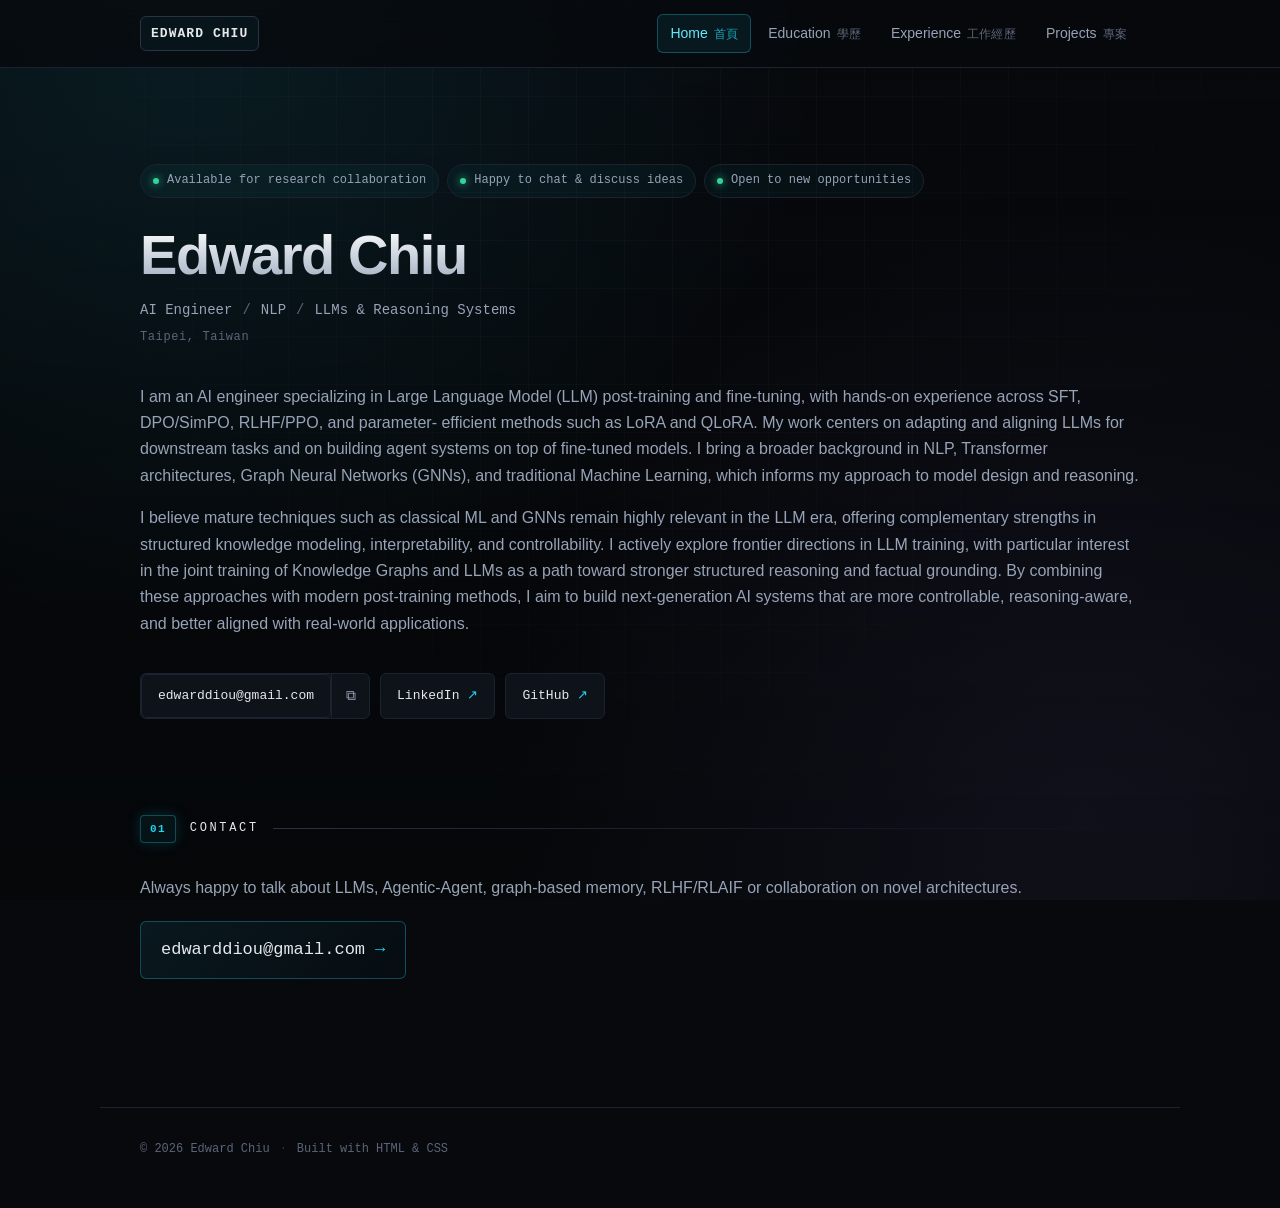
==== commit b1d2e36a: "Replace hero Email button with copyable address + copy button" ====
--- a/index.html
+++ b/index.html
@@ -9,7 +9,7 @@
   <meta property="og:title" content="Edward Chiu — AI / NLP Engineer">
   <meta property="og:description" content="AI engineer in Taipei specializing in NLP, LLMs, GNNs, and reasoning-aware systems.">
   <meta property="og:type" content="website">
-  <link rel="stylesheet" href="styles.css">
+  <link rel="stylesheet" href="styles.css?v=3">
 </head>
 <body>
   <div class="bg-grid" aria-hidden="true"></div>
@@ -86,10 +86,13 @@
       </div>
 
       <nav class="links" aria-label="Contact links">
-        <a href="mailto:edwarddiou@gmail.com">
-          <span class="link-label">Email</span>
-          <span class="link-arrow">→</span>
-        </a>
+        <div class="email-pill">
+          <a class="email-addr" href="mailto:edwarddiou@gmail.com">edwarddiou@gmail.com</a>
+          <button class="email-copy" type="button" data-copy="edwarddiou@gmail.com" aria-label="Copy email address">
+            <span class="copy-icon" aria-hidden="true">⧉</span>
+            <span class="copy-done" aria-hidden="true">✓</span>
+          </button>
+        </div>
         <a href="https://linkedin.com/in/edward-chiu-a3315b177" target="_blank" rel="noopener">
           <span class="link-label">LinkedIn</span>
           <span class="link-arrow">↗</span>
@@ -118,5 +121,30 @@
     <span class="footer-sep">·</span>
     <span>Built with HTML &amp; CSS</span>
   </footer>
+
+  <script>
+    document.querySelectorAll('.email-copy').forEach(btn => {
+      btn.addEventListener('click', async () => {
+        const text = btn.dataset.copy;
+        try {
+          await navigator.clipboard.writeText(text);
+        } catch {
+          const r = document.createRange();
+          const tmp = document.createElement('span');
+          tmp.textContent = text;
+          document.body.appendChild(tmp);
+          r.selectNodeContents(tmp);
+          const sel = window.getSelection();
+          sel.removeAllRanges();
+          sel.addRange(r);
+          document.execCommand('copy');
+          sel.removeAllRanges();
+          document.body.removeChild(tmp);
+        }
+        btn.classList.add('copied');
+        setTimeout(() => btn.classList.remove('copied'), 1500);
+      });
+    });
+  </script>
 </body>
 </html>
--- a/styles.css
+++ b/styles.css
@@ -246,6 +246,50 @@
   color: var(--accent);
   transition: transform 0.18s;
 }
+
+/* ───── Email pill (selectable address + copy button) ───── */
+.email-pill {
+  display: inline-flex;
+  align-items: stretch;
+  background: var(--bg-elev);
+  border: 1px solid var(--border);
+  border-radius: var(--radius-sm);
+  overflow: hidden;
+  font-family: var(--mono);
+  font-size: 13px;
+  transition: border-color 0.18s, background 0.18s;
+}
+.email-pill:hover { border-color: var(--accent); }
+.email-addr {
+  padding: 10px 14px;
+  color: var(--text);
+  text-decoration: none;
+  user-select: text;
+  transition: color 0.18s;
+}
+.email-addr:hover { color: var(--accent-soft); }
+.email-copy {
+  display: inline-flex;
+  align-items: center;
+  justify-content: center;
+  min-width: 38px;
+  padding: 0 10px;
+  background: transparent;
+  border: none;
+  border-left: 1px solid var(--border);
+  color: var(--text-dim);
+  font-family: inherit;
+  font-size: 14px;
+  cursor: pointer;
+  transition: color 0.18s, background 0.18s;
+}
+.email-copy:hover {
+  color: var(--accent);
+  background: var(--bg-elev-2);
+}
+.email-copy .copy-done { display: none; color: var(--accent); }
+.email-copy.copied .copy-icon { display: none; }
+.email-copy.copied .copy-done { display: inline; }
 
 /* ───── Cards ───── */
 .card {
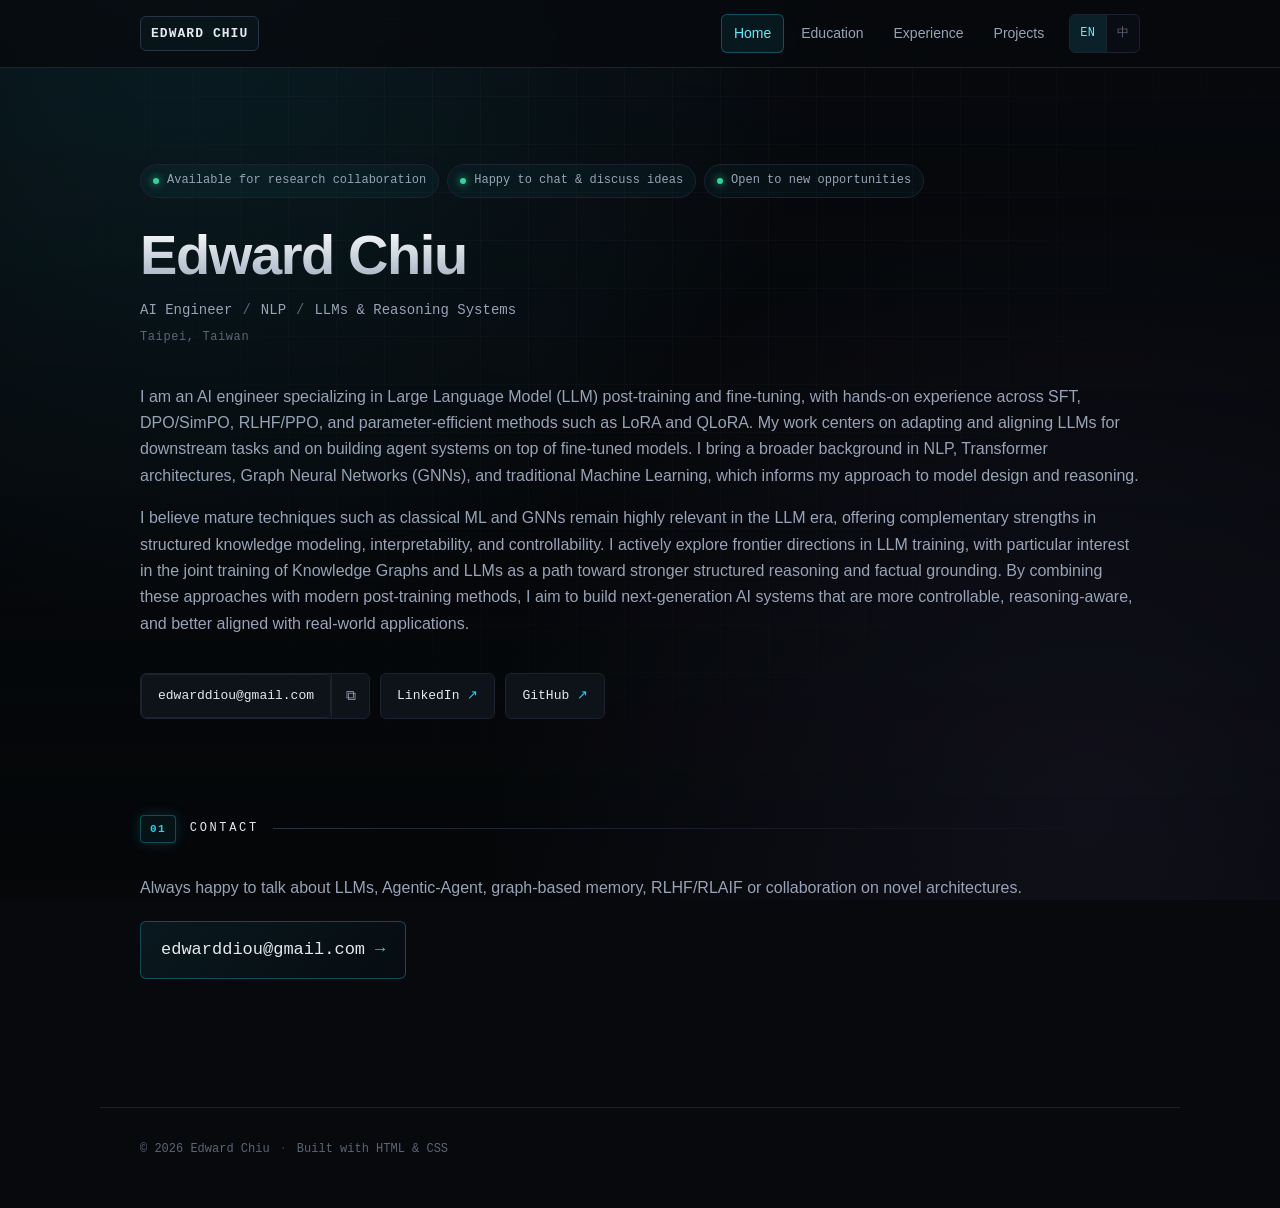
==== commit 67a73df7: "新增中英雙語切換功能 每頁 nav 加上 EN／中 切換按鈕，選擇記在 localStorage。 新增 lang.js 處理切換邏輯與 <title> 同步；styles.css 加入 html[d" ====
--- a/index.html
+++ b/index.html
@@ -3,13 +3,16 @@
 <head>
   <meta charset="UTF-8">
   <meta name="viewport" content="width=device-width, initial-scale=1.0">
-  <title>Edward Chiu — AI / NLP Engineer</title>
+  <title data-en="Edward Chiu — AI / NLP Engineer" data-zh="Edward Chiu — AI／NLP 工程師">Edward Chiu — AI / NLP Engineer</title>
   <meta name="description" content="Edward Chiu is an AI engineer in Taipei specializing in NLP, LLMs, GNNs, and reasoning-aware systems.">
   <meta name="author" content="Edward Chiu">
   <meta property="og:title" content="Edward Chiu — AI / NLP Engineer">
   <meta property="og:description" content="AI engineer in Taipei specializing in NLP, LLMs, GNNs, and reasoning-aware systems.">
   <meta property="og:type" content="website">
-  <link rel="stylesheet" href="styles.css?v=3">
+  <link rel="stylesheet" href="styles.css?v=4">
+  <script src="lang.js?v=1"></script>
+  <script data-goatcounter="https://edwarddiou.goatcounter.com/count"
+          async src="//gc.zgo.at/count.js"></script>
 </head>
 <body>
   <div class="bg-grid" aria-hidden="true"></div>
@@ -34,6 +37,10 @@
           <span class="nav-en">Projects</span>
           <span class="nav-zh">專案</span>
         </a>
+        <div class="lang-switch" role="group" aria-label="Language">
+          <button type="button" class="lang-switch-btn" data-lang-set="en" aria-label="Switch to English">EN</button>
+          <button type="button" class="lang-switch-btn" data-lang-set="zh" aria-label="切換為中文">中</button>
+        </div>
       </nav>
     </div>
   </header>
@@ -44,44 +51,67 @@
       <div class="status-list">
         <div class="status">
           <span class="dot"></span>
-          <span>Available for research collaboration</span>
+          <span class="l-en">Available for research collaboration</span>
+          <span class="l-zh">開放研究合作</span>
         </div>
         <div class="status">
           <span class="dot"></span>
-          <span>Happy to chat &amp; discuss ideas</span>
+          <span class="l-en">Happy to chat &amp; discuss ideas</span>
+          <span class="l-zh">歡迎交流與討論想法</span>
         </div>
         <div class="status">
           <span class="dot"></span>
-          <span>Open to new opportunities</span>
+          <span class="l-en">Open to new opportunities</span>
+          <span class="l-zh">尋求新機會中</span>
         </div>
       </div>
 
       <h1>Edward Chiu</h1>
       <p class="tagline">
-        <span>AI Engineer</span>
+        <span class="l-en">AI Engineer</span>
+        <span class="l-zh">AI 工程師</span>
         <span class="sep">/</span>
         <span>NLP</span>
         <span class="sep">/</span>
-        <span>LLMs &amp; Reasoning Systems</span>
+        <span class="l-en">LLMs &amp; Reasoning Systems</span>
+        <span class="l-zh">LLM 與推理系統</span>
       </p>
-      <p class="location">Taipei, Taiwan</p>
+      <p class="location">
+        <span class="l-en">Taipei, Taiwan</span>
+        <span class="l-zh">台灣 · 台北</span>
+      </p>
 
       <div class="bio">
-        <p>
+        <p class="l-en">
           I am an AI engineer specializing in Large Language Model (LLM) post-training and fine-tuning, with hands-on
-          experience across SFT, DPO/SimPO, RLHF/PPO, and parameter- efficient methods such as LoRA and QLoRA.
+          experience across SFT, DPO/SimPO, RLHF/PPO, and parameter-efficient methods such as LoRA and QLoRA.
           My work centers on adapting and aligning LLMs for downstream tasks and on building agent systems on top
           of fine-tuned models. I bring a broader background in NLP, Transformer architectures, Graph Neural Networks
           (GNNs), and traditional Machine Learning, which informs my approach to model design and reasoning.
-          
         </p>
-        <p>
+        <p class="l-en">
           I believe mature techniques such as classical ML and GNNs remain highly relevant in the LLM era, offering
           complementary strengths in structured knowledge modeling, interpretability, and controllability. I actively explore
           frontier directions in LLM training, with particular interest in the joint training of Knowledge Graphs and LLMs as
           a path toward stronger structured reasoning and factual grounding. By combining these approaches with modern
           post-training methods, I aim to build next-generation AI systems that are more controllable, reasoning-aware, and
           better aligned with real-world applications.
+        </p>
+
+        <p class="l-zh">
+          我是一名 AI 工程師，專注在大型語言模型（LLM）的 post-training 與微調，
+          實務經驗涵蓋 SFT、DPO/SimPO、RLHF/PPO，以及 LoRA、QLoRA 這類 parameter-efficient 方法。
+          工作重心放在把 LLM 對應到下游任務做適配與對齊，並在微調後的模型上構建 agent 系統。
+          NLP、Transformer 架構、Graph Neural Networks（GNNs）、以及傳統機器學習也是我的底子，
+          這些背景決定了我看待模型設計與推理問題的方式。
+        </p>
+        <p class="l-zh">
+          我認為傳統 ML 與 GNN 這類成熟技術在 LLM 時代仍然非常相關 ——
+          它們在結構化知識建模、可解釋性與可控性上提供 LLM 缺乏的互補能力。
+          我在 LLM 訓練的前沿方向上持續探索，特別關注<strong>知識圖譜與 LLM 聯合訓練</strong>
+          這條路徑，把它當成往更強的結構化推理與事實對齊邁進的方向。
+          目標是把這些方法跟現代 post-training 結合，
+          做出更可控、更具推理意識、更貼近真實應用的下一代 AI 系統。
         </p>
       </div>
 
@@ -106,9 +136,16 @@
 
     <!-- ───── CONTACT ───── -->
     <section id="contact" class="contact">
-      <h2><span class="h2-marker"></span>Contact</h2>
-      <p class="contact-line">
+      <h2>
+        <span class="h2-marker"></span>
+        <span class="l-en">Contact</span>
+        <span class="l-zh">聯絡</span>
+      </h2>
+      <p class="contact-line l-en">
         Always happy to talk about <span class="nobr">LLMs</span>, <span class="nobr">Agentic-Agent</span>, <span class="nobr">graph-based memory</span>, <span class="nobr">RLHF/RLAIF</span> or collaboration on novel architectures.
+      </p>
+      <p class="contact-line l-zh">
+        歡迎聊聊 <span class="nobr">LLMs</span>、<span class="nobr">Agentic-Agent</span>、<span class="nobr">graph-based memory</span>、<span class="nobr">RLHF/RLAIF</span>，或在新型架構上的合作。
       </p>
       <a class="contact-cta" href="mailto:edwarddiou@gmail.com">
         edwarddiou@gmail.com<span class="link-arrow">→</span>
@@ -119,7 +156,8 @@
   <footer>
     <span>© 2026 Edward Chiu</span>
     <span class="footer-sep">·</span>
-    <span>Built with HTML &amp; CSS</span>
+    <span class="l-en">Built with HTML &amp; CSS</span>
+    <span class="l-zh">純 HTML &amp; CSS 打造</span>
   </footer>
 
   <script>
--- a/styles.css
+++ b/styles.css
@@ -653,14 +653,44 @@
   background: rgba(34, 211, 238, 0.08);
   border-color: rgba(34, 211, 238, 0.3);
 }
-.nav-en { font-weight: 500; }
-.nav-zh {
-  font-size: 11.5px;
+.nav-en, .nav-zh { font-weight: 500; }
+
+/* ──────────────────────────────────────────────
+   Language toggle: show/hide based on html[data-lang]
+   ────────────────────────────────────────────── */
+html[data-lang="en"] .l-zh,
+html[data-lang="en"] .nav-zh { display: none; }
+html[data-lang="zh"] .l-en,
+html[data-lang="zh"] .nav-en { display: none; }
+
+/* Switcher pill group in topnav */
+.lang-switch {
+  display: inline-flex;
+  margin-left: 8px;
+  border: 1px solid var(--border);
+  border-radius: var(--radius-sm);
+  overflow: hidden;
+  background: rgba(14, 18, 25, 0.5);
+}
+.lang-switch-btn {
+  background: transparent;
   color: var(--text-faint);
-  letter-spacing: 0.02em;
-}
-.nav-item:hover .nav-zh { color: var(--text-dim); }
-.nav-item[aria-current="page"] .nav-zh { color: var(--accent); opacity: 0.75; }
+  border: 0;
+  font-family: var(--mono);
+  font-size: 12px;
+  letter-spacing: 0.04em;
+  padding: 6px 10px;
+  cursor: pointer;
+  transition: color 0.18s, background 0.18s;
+  line-height: 1.2;
+}
+.lang-switch-btn:hover { color: var(--text); }
+.lang-switch-btn + .lang-switch-btn { border-left: 1px solid var(--border); }
+html[data-lang="en"] .lang-switch-btn[data-lang-set="en"],
+html[data-lang="zh"] .lang-switch-btn[data-lang-set="zh"] {
+  color: var(--accent-soft);
+  background: rgba(34, 211, 238, 0.10);
+}
 
 /* ──────────────────────────────────────────────
    Scroll progress bar (long article pages)
@@ -796,7 +826,7 @@
   }
   .topnav-brand { font-size: 12px; padding: 5px 8px; }
   .nav-item { padding: 6px 8px; font-size: 12.5px; gap: 4px; }
-  .nav-zh { display: none; }
+  .lang-switch-btn { padding: 5px 8px; font-size: 11.5px; }
 
   footer {
     flex-direction: column;
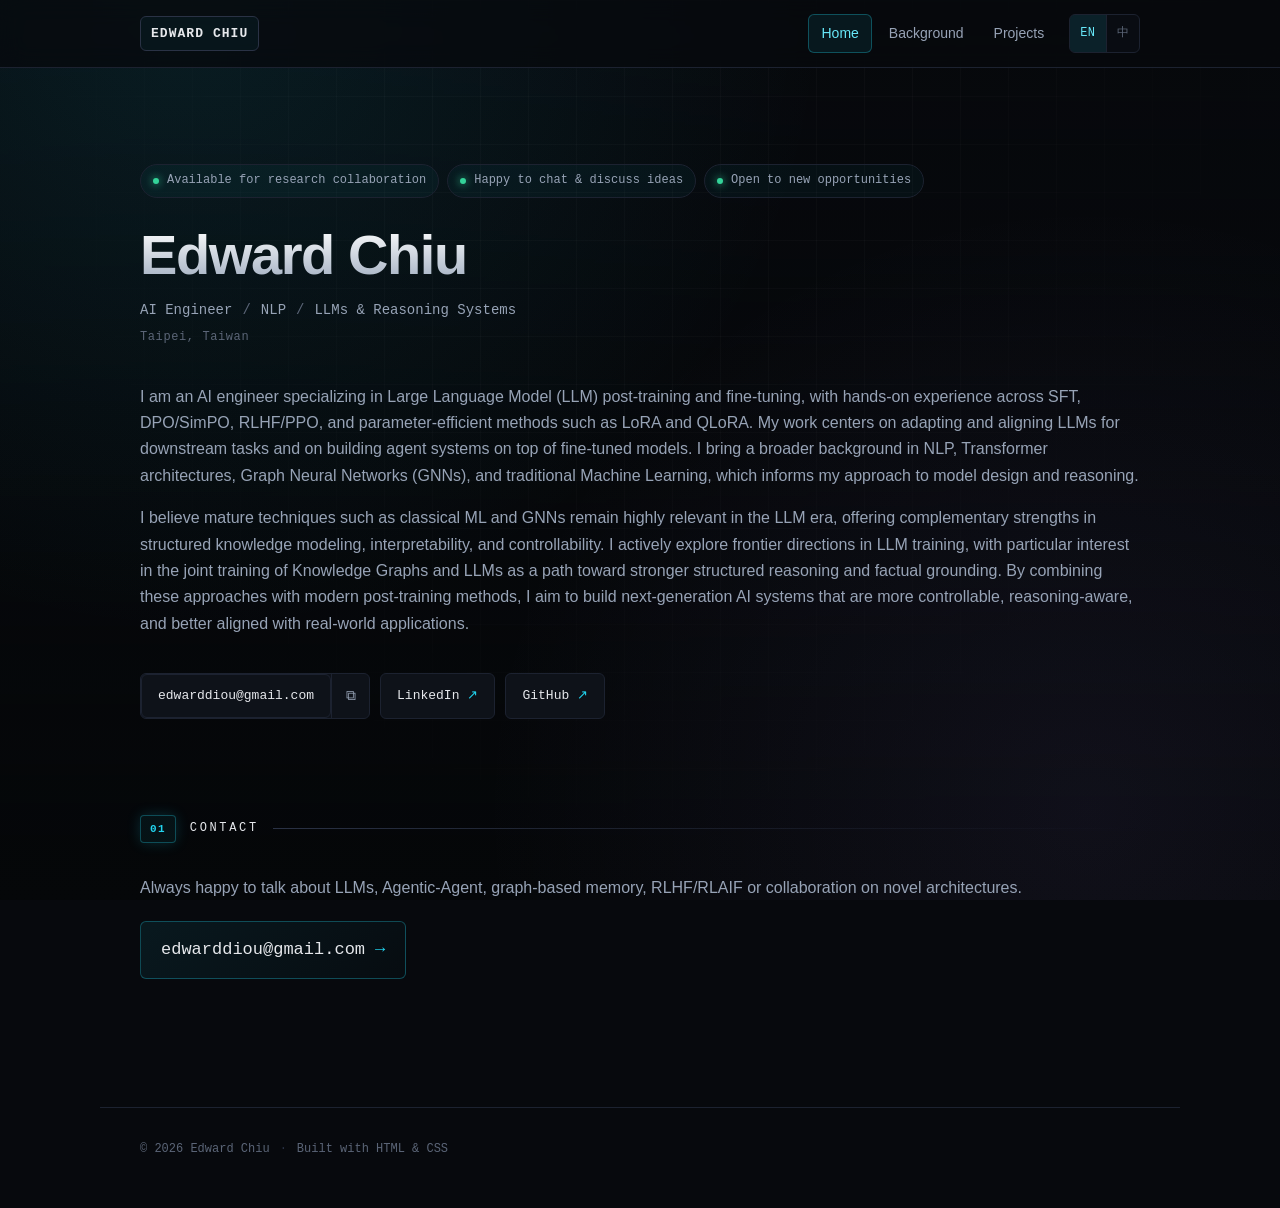
==== commit ba481740: "合併工作經歷與學歷至同一頁，導覽列改為「經歷 / Background」" ====
--- a/index.html
+++ b/index.html
@@ -25,13 +25,9 @@
           <span class="nav-en">Home</span>
           <span class="nav-zh">首頁</span>
         </a>
-        <a class="nav-item" href="education.html">
-          <span class="nav-en">Education</span>
-          <span class="nav-zh">學歷</span>
-        </a>
         <a class="nav-item" href="experience.html">
-          <span class="nav-en">Experience</span>
-          <span class="nav-zh">工作經歷</span>
+          <span class="nav-en">Background</span>
+          <span class="nav-zh">經歷</span>
         </a>
         <a class="nav-item" href="projects.html">
           <span class="nav-en">Projects</span>
